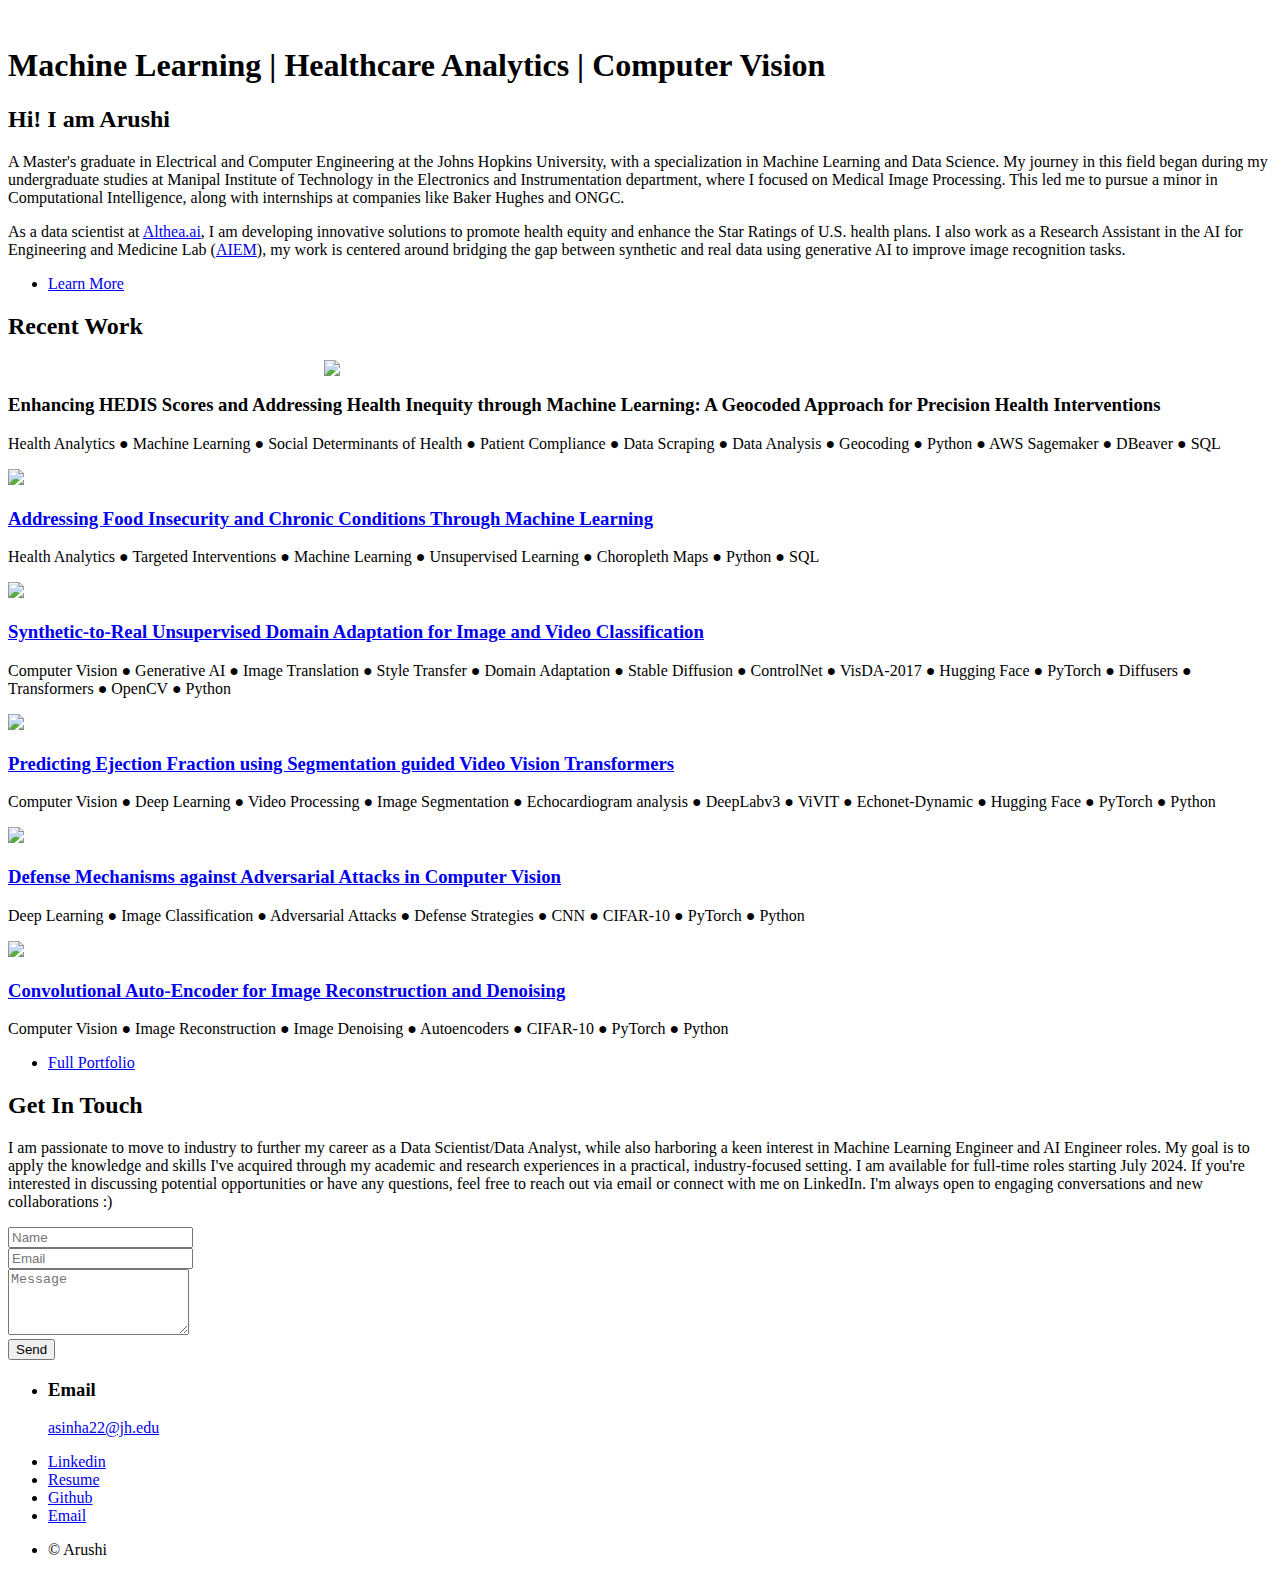
==== index.html @ 9adcb06d "Add files via upload" ====
<!DOCTYPE HTML>
<!--
	Strata by HTML5 UP
	html5up.net | @ajlkn
	Free for personal and commercial use under the CCA 3.0 license (html5up.net/license)
-->
<html>
	<head>
		<title>Arushi Sinha</title>
		<meta charset="utf-8" />
		<meta name="viewport" content="width=device-width, initial-scale=1, user-scalable=no" />
		<link rel="stylesheet" href="assets/css/main.css" />
	</head>
	<body class="is-preload">

		<!-- Header -->
			<header id="header">
				<div class="inner">
                    <a href="#" class="image avatar"><img src="images/IMG-1658.jpg" alt="" /></a>
                    <h1>Machine Learning | Healthcare Analytics | Computer Vision </h1>
					<!-- <a href="#" class="image avatar"><img src="images/avatar.jpg" alt="" /></a>
					<h1><strong></strong> 
                    Machine Learning | Computer Vision | Generative AI</h1>  -->
				</div>
			</header>

		<!-- Main -->
			<div id="main">

				<!-- One -->
					<section id="one">
						<header class="major">
							<h2>Hi! I am Arushi</h2>
						</header>
						<p>A Master's graduate in Electrical and Computer Engineering at the Johns Hopkins University, with a specialization in Machine Learning and Data Science. My journey in this field began during my undergraduate studies at Manipal Institute of Technology in the Electronics and Instrumentation department, where I focused on Medical Image Processing. This led me to pursue a minor in Computational Intelligence, along with internships at companies like Baker Hughes and ONGC.</p>
                            <p> As a data scientist at <a href="https://althea.ai/" target="_blank">Althea.ai</a>, I am developing innovative solutions to promote health equity and enhance the Star Ratings of U.S. health plans.
								I also work as a Research Assistant in the AI for Engineering and Medicine Lab (<a href="https://aiem.jhu.edu/" target="_blank">AIEM</a>), my work is centered around bridging the gap between synthetic and real data using generative AI to improve image recognition tasks.</p>
						<ul class="actions">
							<li><a href="#three" class="button">Learn More</a></li>
						</ul>
					</section>

				<!-- Two -->
					<section id="two">
						<h2>Recent Work</h2>
						<div class="row">
							<article class="col-6 col-12-xsmall work-item">
								<a style="display: block; text-align: center;">
									<img src="images/thumbs/HE_SDoH.png" class="image fit thumb" style="max-width:50%; height:auto; margin: auto; display: block;"/></a>
								<h3>Enhancing HEDIS Scores and Addressing Health Inequity through Machine Learning: A Geocoded Approach for Precision Health Interventions</h3>
                                <p>Health Analytics ● Machine Learning ● Social Determinants of Health ● Patient Compliance ● Data Scraping ● Data Analysis ● Geocoding  ● Python ● AWS Sagemaker ● DBeaver ● SQL </p>							</article>
							<article class="col-6 col-12-xsmall work-item">
								<a href="https://github.com/arushi2509/Food-Insecurity-and-Chronic-Condition-Analysis-using-Machine-Learning" target="_blank" >
									<img src="images/thumbs/Food_Access_Choropleth.png" class="image fit thumb"/></a>
								<h3><a href="https://github.com/arushi2509/Food-Insecurity-and-Chronic-Condition-Analysis-using-Machine-Learning" target="_blank" >Addressing Food Insecurity and Chronic Conditions Through Machine Learning</a></h3>
								<p>Health Analytics ● Targeted Interventions ● Machine Learning ● Unsupervised Learning ● Choropleth Maps ● Python ● SQL </p>							
							</article>

							<article class="col-6 col-12-xsmall work-item">
								<a href="https://github.com/arushi2509/Diffusion-Domain-Adaptation" target="_blank" >
                                    <img src="images/thumbs/fig_4-2.png"  class="image fit thumb"/></a>
								<h3><a href="https://github.com/arushi2509/Diffusion-Domain-Adaptation" target="_blank" >Synthetic-to-Real Unsupervised Domain Adaptation for Image and Video Classification</a></h3>
                                <p>Computer Vision ● Generative AI ● Image Translation ● Style Transfer ● Domain Adaptation ● Stable Diffusion ● ControlNet ● VisDA-2017 ● Hugging Face ● PyTorch ● Diffusers ● Transformers ● OpenCV  ● Python </p>							</article>

							<article class="col-6 col-12-xsmall work-item">
								<a href="https://github.com/arushi2509/Deep_Learning_Project_2023" target="_blank" >
                                    <img src="images/thumbs/echonet_project.png"  class="image fit thumb" /></a>
								<h3><a href="https://github.com/arushi2509/Deep_Learning_Project_2023" target="_blank">Predicting Ejection Fraction using Segmentation guided Video Vision Transformers</a></h3>
								<p>Computer Vision ● Deep Learning ● Video Processing ● Image Segmentation ● Echocardiogram analysis ● DeepLabv3 ● ViVIT ● Echonet-Dynamic ● Hugging Face ● PyTorch ● Python </p>
							</article>

                            <article class="col-6 col-12-xsmall work-item">
								<a href="https://github.com/arushi2509/Defense-Mechanisms-Against-Adversarial-Attacks-in-Computer-Vision-" target="_blank" >
                                    <img src="images/thumbs/defense mechanisms.png"  class="image fit thumb" /></a>
								<h3><a href="https://github.com/arushi2509/Defense-Mechanisms-Against-Adversarial-Attacks-in-Computer-Vision-" target="_blank" >Defense Mechanisms against Adversarial Attacks in Computer Vision</a></h3>
                                <p>Deep Learning ● Image Classification ● Adversarial Attacks ● Defense Strategies ● CNN ● CIFAR-10 ● PyTorch ● Python</p>
							</article>

							<article class="col-6 col-12-xsmall work-item">
								<a href="https://github.com/arushi2509/Autoencoder-for-Image-Reconstruction-and-Image-Denoising" target="_blank" >
                                    <img src="images/thumbs/autoencoder_proj.png"  class="image fit thumb" /></a>
								<h3><a href="https://github.com/arushi2509/Autoencoder-for-Image-Reconstruction-and-Image-Denoising" target="_blank" >Convolutional Auto-Encoder for Image Reconstruction and Denoising</a></h3>
								<p>Computer Vision ● Image Reconstruction ● Image Denoising ● Autoencoders ● CIFAR-10 ● PyTorch ● Python</p>
							</article>
						</div>
						<ul class="actions">
							<li><a href="https://github.com/arushi2509?tab=repositories" target="_blank" class="button">Full Portfolio</a></li>
						</ul>
					</section>

				<!-- Three -->
					<section id="three">
						<h2>Get In Touch</h2>
						<p>I am passionate to move to industry to further my career as a Data Scientist/Data Analyst, while also harboring a keen interest in Machine Learning Engineer and AI Engineer roles. My goal is to apply the knowledge and skills I've acquired through my academic and research experiences in a practical, industry-focused setting. I am available for full-time roles starting July 2024. 
                            If you're interested in discussing potential opportunities or have any questions, feel free to reach out via email or connect with me on LinkedIn. I'm always open to engaging conversations and new collaborations :)</p>
						<div class="row">
							<div class="col-8 col-12-small">
                                <form
                                action="https://formspree.io/f/xzbnpqkz"
                                method="POST"
                                target="_blank"
                                >
                                <div class="row gtr-uniform gtr-50">
                                    <div class="col-6 col-12-xsmall"><input type="text" name="name" id="name" placeholder="Name" /></div>
                                    <div class="col-6 col-12-xsmall"><input type="email" name="email" id="email" placeholder="Email" /></div>
                                    <div class="col-12"><textarea name="message" id="message" placeholder="Message" rows="4"></textarea></div>

                                </div>
                                <!-- your other form fields go here -->
                                <button type="submit">Send</button>
                                </form>
							</div>
							<div class="col-4 col-12-small">
                                <ul class="labeled-icons">
                                    <li>
                                        <h3 class="icon solid fa-envelope"><span class="label">Email</span></h3>
                                        <a href="mailto:asinha22@jh.edu" target="_blank">asinha22@jh.edu</a>
                                    </li>
                                </ul>                                
							</div>
						</div>
					</section>

				<!-- Four -->
				<!--
					<section id="four">
						<h2>Elements</h2>

						<section>
							<h4>Text</h4>
							<p>This is <b>bold</b> and this is <strong>strong</strong>. This is <i>italic</i> and this is <em>emphasized</em>.
							This is <sup>superscript</sup> text and this is <sub>subscript</sub> text.
							This is <u>underlined</u> and this is code: <code>for (;;) { ... }</code>. Finally, <a href="#">this is a link</a>.</p>
							<hr />
							<header>
								<h4>Heading with a Subtitle</h4>
								<p>Lorem ipsum dolor sit amet nullam id egestas urna aliquam</p>
							</header>
							<p>Nunc lacinia ante nunc ac lobortis. Interdum adipiscing gravida odio porttitor sem non mi integer non faucibus ornare mi ut ante amet placerat aliquet. Volutpat eu sed ante lacinia sapien lorem accumsan varius montes viverra nibh in adipiscing blandit tempus accumsan.</p>
							<header>
								<h5>Heading with a Subtitle</h5>
								<p>Lorem ipsum dolor sit amet nullam id egestas urna aliquam</p>
							</header>
							<p>Nunc lacinia ante nunc ac lobortis. Interdum adipiscing gravida odio porttitor sem non mi integer non faucibus ornare mi ut ante amet placerat aliquet. Volutpat eu sed ante lacinia sapien lorem accumsan varius montes viverra nibh in adipiscing blandit tempus accumsan.</p>
							<hr />
							<h2>Heading Level 2</h2>
							<h3>Heading Level 3</h3>
							<h4>Heading Level 4</h4>
							<h5>Heading Level 5</h5>
							<h6>Heading Level 6</h6>
							<hr />
							<h5>Blockquote</h5>
							<blockquote>Fringilla nisl. Donec accumsan interdum nisi, quis tincidunt felis sagittis eget tempus euismod. Vestibulum ante ipsum primis in faucibus vestibulum. Blandit adipiscing eu felis iaculis volutpat ac adipiscing accumsan faucibus. Vestibulum ante ipsum primis in faucibus lorem ipsum dolor sit amet nullam adipiscing eu felis.</blockquote>
							<h5>Preformatted</h5>
							<pre><code>i = 0;

while (!deck.isInOrder()) {
print 'Iteration ' + i;
deck.shuffle();
i++;
}

print 'It took ' + i + ' iterations to sort the deck.';</code></pre>
						</section>

						<section>
							<h4>Lists</h4>
							<div class="row">
								<div class="col-6 col-12-xsmall">
									<h5>Unordered</h5>
									<ul>
										<li>Dolor pulvinar etiam magna etiam.</li>
										<li>Sagittis adipiscing lorem eleifend.</li>
										<li>Felis enim feugiat dolore viverra.</li>
									</ul>
									<h5>Alternate</h5>
									<ul class="alt">
										<li>Dolor pulvinar etiam magna etiam.</li>
										<li>Sagittis adipiscing lorem eleifend.</li>
										<li>Felis enim feugiat dolore viverra.</li>
									</ul>
								</div>
								<div class="col-6 col-12-xsmall">
									<h5>Ordered</h5>
									<ol>
										<li>Dolor pulvinar etiam magna etiam.</li>
										<li>Etiam vel felis at lorem sed viverra.</li>
										<li>Felis enim feugiat dolore viverra.</li>
										<li>Dolor pulvinar etiam magna etiam.</li>
										<li>Etiam vel felis at lorem sed viverra.</li>
										<li>Felis enim feugiat dolore viverra.</li>
									</ol>
									<h5>Icons</h5>
									<ul class="icons">
										<li><a href="#" class="icon brands fa-twitter"><span class="label">Twitter</span></a></li>
										<li><a href="#" class="icon brands fa-facebook-f"><span class="label">Facebook</span></a></li>
										<li><a href="#" class="icon brands fa-instagram"><span class="label">Instagram</span></a></li>
										<li><a href="#" class="icon brands fa-github"><span class="label">Github</span></a></li>
										<li><a href="#" class="icon brands fa-dribbble"><span class="label">Dribbble</span></a></li>
										<li><a href="#" class="icon brands fa-tumblr"><span class="label">Tumblr</span></a></li>
									</ul>
								</div>
							</div>
							<h5>Actions</h5>
							<ul class="actions">
								<li><a href="#" class="button primary">Default</a></li>
								<li><a href="#" class="button">Default</a></li>
							</ul>
							<ul class="actions small">
								<li><a href="#" class="button primary small">Small</a></li>
								<li><a href="#" class="button small">Small</a></li>
							</ul>
							<div class="row">
								<div class="col-6 col-12-small">
									<ul class="actions stacked">
										<li><a href="#" class="button primary">Default</a></li>
										<li><a href="#" class="button">Default</a></li>
									</ul>
								</div>
								<div class="col-6 col-12-small">
									<ul class="actions stacked">
										<li><a href="#" class="button primary small">Small</a></li>
										<li><a href="#" class="button small">Small</a></li>
									</ul>
								</div>
								<div class="col-6 col-12-small">
									<ul class="actions stacked">
										<li><a href="#" class="button primary fit">Default</a></li>
										<li><a href="#" class="button fit">Default</a></li>
									</ul>
								</div>
								<div class="col-6 col-12-small">
									<ul class="actions stacked">
										<li><a href="#" class="button primary small fit">Small</a></li>
										<li><a href="#" class="button small fit">Small</a></li>
									</ul>
								</div>
							</div>
						</section>

						<section>
							<h4>Table</h4>
							<h5>Default</h5>
							<div class="table-wrapper">
								<table>
									<thead>
										<tr>
											<th>Name</th>
											<th>Description</th>
											<th>Price</th>
										</tr>
									</thead>
									<tbody>
										<tr>
											<td>Item One</td>
											<td>Ante turpis integer aliquet porttitor.</td>
											<td>29.99</td>
										</tr>
										<tr>
											<td>Item Two</td>
											<td>Vis ac commodo adipiscing arcu aliquet.</td>
											<td>19.99</td>
										</tr>
										<tr>
											<td>Item Three</td>
											<td> Morbi faucibus arcu accumsan lorem.</td>
											<td>29.99</td>
										</tr>
										<tr>
											<td>Item Four</td>
											<td>Vitae integer tempus condimentum.</td>
											<td>19.99</td>
										</tr>
										<tr>
											<td>Item Five</td>
											<td>Ante turpis integer aliquet porttitor.</td>
											<td>29.99</td>
										</tr>
									</tbody>
									<tfoot>
										<tr>
											<td colspan="2"></td>
											<td>100.00</td>
										</tr>
									</tfoot>
								</table>
							</div>

							<h5>Alternate</h5>
							<div class="table-wrapper">
								<table class="alt">
									<thead>
										<tr>
											<th>Name</th>
											<th>Description</th>
											<th>Price</th>
										</tr>
									</thead>
									<tbody>
										<tr>
											<td>Item One</td>
											<td>Ante turpis integer aliquet porttitor.</td>
											<td>29.99</td>
										</tr>
										<tr>
											<td>Item Two</td>
											<td>Vis ac commodo adipiscing arcu aliquet.</td>
											<td>19.99</td>
										</tr>
										<tr>
											<td>Item Three</td>
											<td> Morbi faucibus arcu accumsan lorem.</td>
											<td>29.99</td>
										</tr>
										<tr>
											<td>Item Four</td>
											<td>Vitae integer tempus condimentum.</td>
											<td>19.99</td>
										</tr>
										<tr>
											<td>Item Five</td>
											<td>Ante turpis integer aliquet porttitor.</td>
											<td>29.99</td>
										</tr>
									</tbody>
									<tfoot>
										<tr>
											<td colspan="2"></td>
											<td>100.00</td>
										</tr>
									</tfoot>
								</table>
							</div>
						</section>

						<section>
							<h4>Buttons</h4>
							<ul class="actions">
								<li><a href="#" class="button primary">Primary</a></li>
								<li><a href="#" class="button">Default</a></li>
							</ul>
							<ul class="actions">
								<li><a href="#" class="button large">Large</a></li>
								<li><a href="#" class="button">Default</a></li>
								<li><a href="#" class="button small">Small</a></li>
							</ul>
							<ul class="actions fit">
								<li><a href="#" class="button primary fit">Fit</a></li>
								<li><a href="#" class="button fit">Fit</a></li>
							</ul>
							<ul class="actions fit small">
								<li><a href="#" class="button primary fit small">Fit + Small</a></li>
								<li><a href="#" class="button fit small">Fit + Small</a></li>
							</ul>
							<ul class="actions">
								<li><a href="#" class="button primary icon solid fa-download">Icon</a></li>
								<li><a href="#" class="button icon solid fa-download">Icon</a></li>
							</ul>
							<ul class="actions">
								<li><span class="button primary disabled">Primary</span></li>
								<li><span class="button disabled">Default</span></li>
							</ul>
						</section>

						<section>
							<h4>Form</h4>
							<form method="post" action="#">
								<div class="row gtr-uniform gtr-50">
									<div class="col-6 col-12-xsmall">
										<input type="text" name="demo-name" id="demo-name" value="" placeholder="Name" />
									</div>
									<div class="col-6 col-12-xsmall">
										<input type="email" name="demo-email" id="demo-email" value="" placeholder="Email" />
									</div>
									<div class="col-12">
										<select name="demo-category" id="demo-category">
											<option value="">- Category -</option>
											<option value="1">Manufacturing</option>
											<option value="1">Shipping</option>
											<option value="1">Administration</option>
											<option value="1">Human Resources</option>
										</select>
									</div>
									<div class="col-4 col-12-small">
										<input type="radio" id="demo-priority-low" name="demo-priority" checked>
										<label for="demo-priority-low">Low Priority</label>
									</div>
									<div class="col-4 col-12-small">
										<input type="radio" id="demo-priority-normal" name="demo-priority">
										<label for="demo-priority-normal">Normal Priority</label>
									</div>
									<div class="col-4 col-12-small">
										<input type="radio" id="demo-priority-high" name="demo-priority">
										<label for="demo-priority-high">High Priority</label>
									</div>
									<div class="col-6 col-12-small">
										<input type="checkbox" id="demo-copy" name="demo-copy">
										<label for="demo-copy">Email me a copy of this message</label>
									</div>
									<div class="col-6 col-12-small">
										<input type="checkbox" id="demo-human" name="demo-human" checked>
										<label for="demo-human">I am a human and not a robot</label>
									</div>
									<div class="col-12">
										<textarea name="demo-message" id="demo-message" placeholder="Enter your message" rows="6"></textarea>
									</div>
									<div class="col-12">
										<ul class="actions">
											<li><input type="submit" value="Send Message" class="primary" /></li>
											<li><input type="reset" value="Reset" /></li>
										</ul>
									</div>
								</div>
							</form>
						</section>

						<section>
							<h4>Image</h4>
							<h5>Fit</h5>
							<div class="box alt">
								<div class="row gtr-50 gtr-uniform">
									<div class="col-12"><span class="image fit"><img src="images/fulls/05.jpg" alt="" /></span></div>
									<div class="col-4"><span class="image fit"><img src="images/thumbs/01.jpg" alt="" /></span></div>
									<div class="col-4"><span class="image fit"><img src="images/thumbs/02.jpg" alt="" /></span></div>
									<div class="col-4"><span class="image fit"><img src="images/thumbs/03.jpg" alt="" /></span></div>
									<div class="col-4"><span class="image fit"><img src="images/thumbs/04.jpg" alt="" /></span></div>
									<div class="col-4"><span class="image fit"><img src="images/thumbs/05.jpg" alt="" /></span></div>
									<div class="col-4"><span class="image fit"><img src="images/thumbs/06.jpg" alt="" /></span></div>
									<div class="col-4"><span class="image fit"><img src="images/thumbs/03.jpg" alt="" /></span></div>
									<div class="col-4"><span class="image fit"><img src="images/thumbs/02.jpg" alt="" /></span></div>
									<div class="col-4"><span class="image fit"><img src="images/thumbs/01.jpg" alt="" /></span></div>
								</div>
							</div>
							<h5>Left &amp; Right</h5>
							<p><span class="image left"><img src="images/avatar.jpg" alt="" /></span>Fringilla nisl. Donec accumsan interdum nisi, quis tincidunt felis sagittis eget. tempus euismod. Vestibulum ante ipsum primis in faucibus vestibulum. Blandit adipiscing eu felis iaculis volutpat ac adipiscing accumsan eu faucibus. Integer ac pellentesque praesent tincidunt felis sagittis eget. tempus euismod. Vestibulum ante ipsum primis in faucibus vestibulum. Blandit adipiscing eu felis iaculis volutpat ac adipiscing accumsan eu faucibus. Integer ac pellentesque praesent. Donec accumsan interdum nisi, quis tincidunt felis sagittis eget. tempus euismod. Vestibulum ante ipsum primis in faucibus vestibulum. Blandit adipiscing eu felis iaculis volutpat ac adipiscing accumsan eu faucibus. Integer ac pellentesque praesent tincidunt felis sagittis eget. tempus euismod. Vestibulum ante ipsum primis in faucibus vestibulum. Blandit adipiscing eu felis iaculis volutpat ac adipiscing accumsan eu faucibus. Integer ac pellentesque praesent.</p>
							<p><span class="image right"><img src="images/avatar.jpg" alt="" /></span>Fringilla nisl. Donec accumsan interdum nisi, quis tincidunt felis sagittis eget. tempus euismod. Vestibulum ante ipsum primis in faucibus vestibulum. Blandit adipiscing eu felis iaculis volutpat ac adipiscing accumsan eu faucibus. Integer ac pellentesque praesent tincidunt felis sagittis eget. tempus euismod. Vestibulum ante ipsum primis in faucibus vestibulum. Blandit adipiscing eu felis iaculis volutpat ac adipiscing accumsan eu faucibus. Integer ac pellentesque praesent. Donec accumsan interdum nisi, quis tincidunt felis sagittis eget. tempus euismod. Vestibulum ante ipsum primis in faucibus vestibulum. Blandit adipiscing eu felis iaculis volutpat ac adipiscing accumsan eu faucibus. Integer ac pellentesque praesent tincidunt felis sagittis eget. tempus euismod. Vestibulum ante ipsum primis in faucibus vestibulum. Blandit adipiscing eu felis iaculis volutpat ac adipiscing accumsan eu faucibus. Integer ac pellentesque praesent.</p>
						</section>

					</section>
				-->

			</div>

		<!-- Footer -->
			<footer id="footer">
				<div class="inner">
					<ul class="icons">
						<li><a href="https://www.linkedin.com/in/arushi--sinha/" target="_blank" class="icon brands fa-linkedin"><span class="label">Linkedin</span></a></li>
						<li><a href="assets/Resume_Arushi_Sinha.pdf" target="_blank" class="icon solid fa-file-alt"><span class="label">Resume</span></a></li>
                        <li><a href="https://github.com/arushi2509" target="_blank" class="icon brands fa-github"><span class="label">Github</span></a></li>
						<!-- <li><a href="#" class="icon brands fa-dribbble"><span class="label">Dribbble</span></a></li> -->
						<li><a href="mailto:asinha22@jh.edu" target="_blank" class="icon solid fa-envelope"><span class="label">Email</span></a></li>
					</ul>
					<ul class="copyright">
						<li>&copy; Arushi</li>
                        <!-- <li>Design: <a href="http://html5up.net">HTML5 UP</a></li> -->
					</ul>
				</div>
			</footer>

		<!-- Scripts -->
			<script src="assets/js/jquery.min.js"></script>
			<script src="assets/js/jquery.poptrox.min.js"></script>
			<script src="assets/js/browser.min.js"></script>
			<script src="assets/js/breakpoints.min.js"></script>
			<script src="assets/js/util.js"></script>
			<script src="assets/js/main.js"></script>

	</body>
</html>
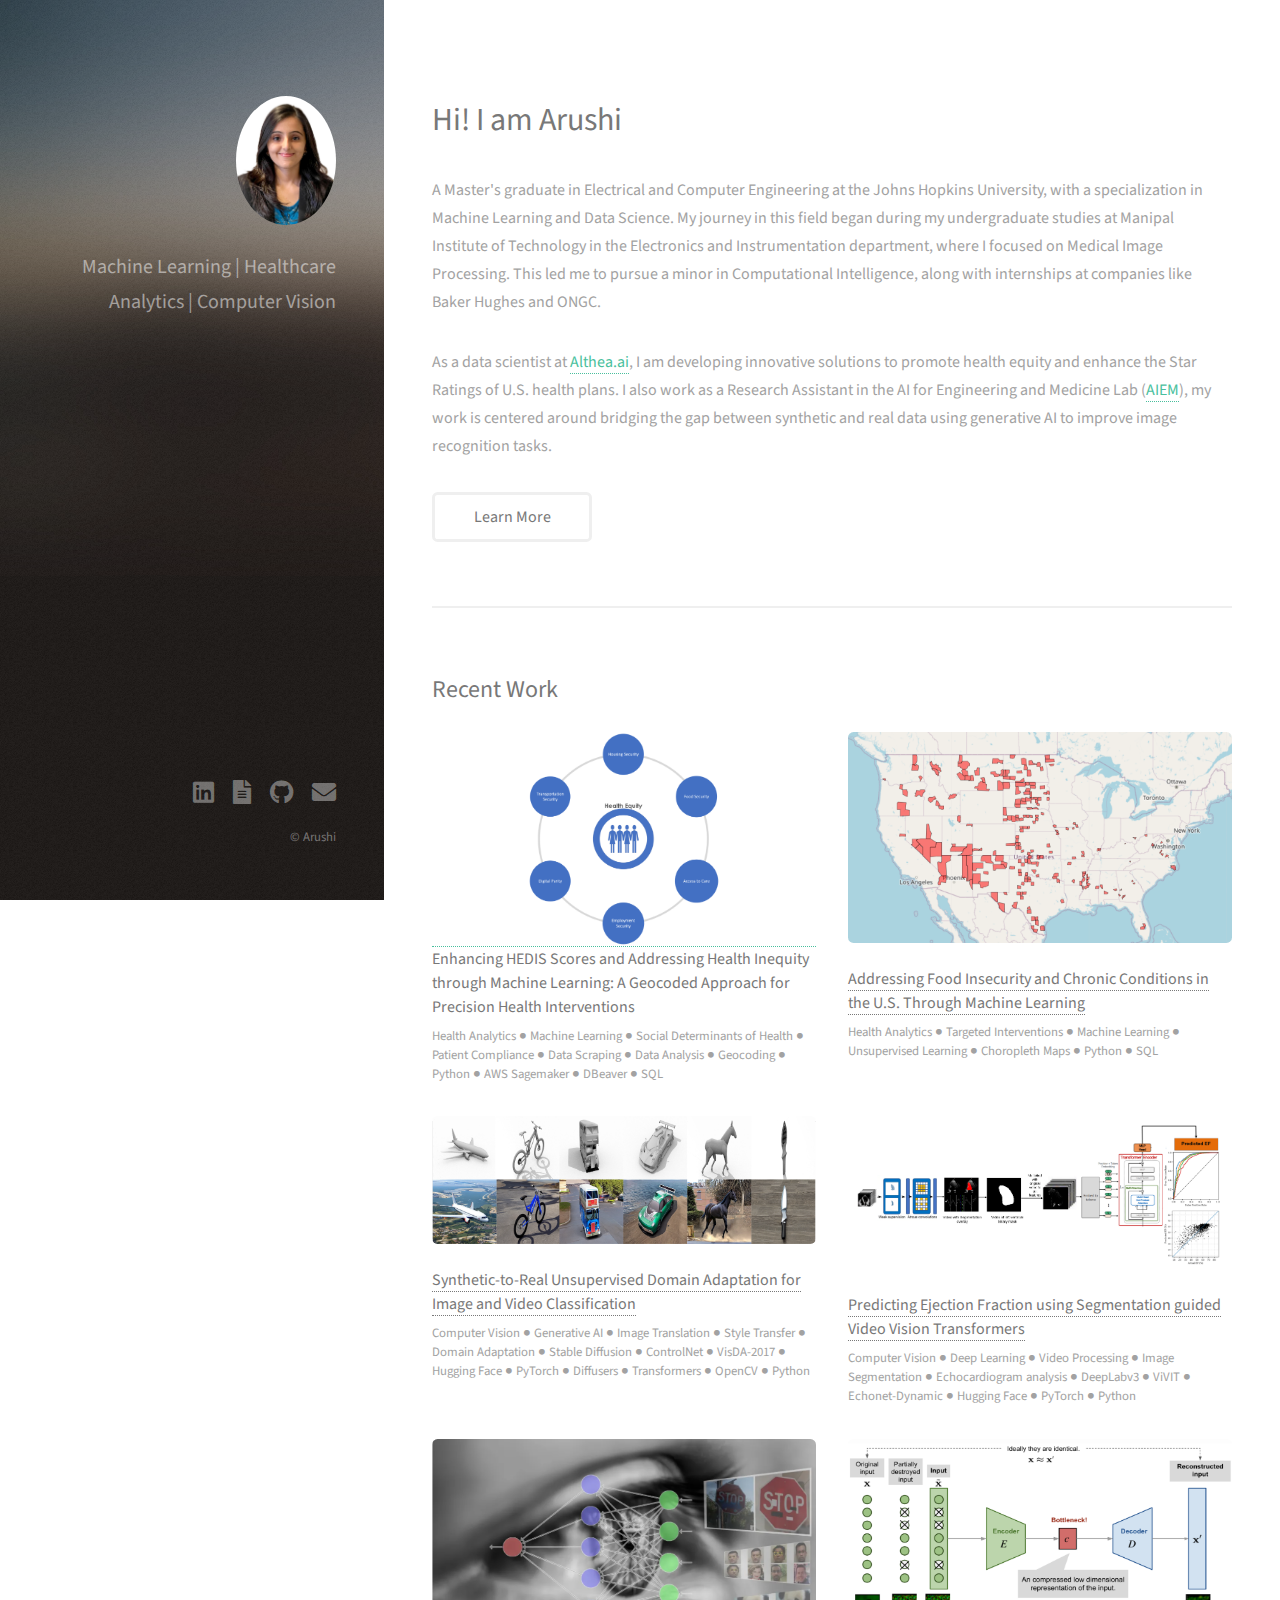
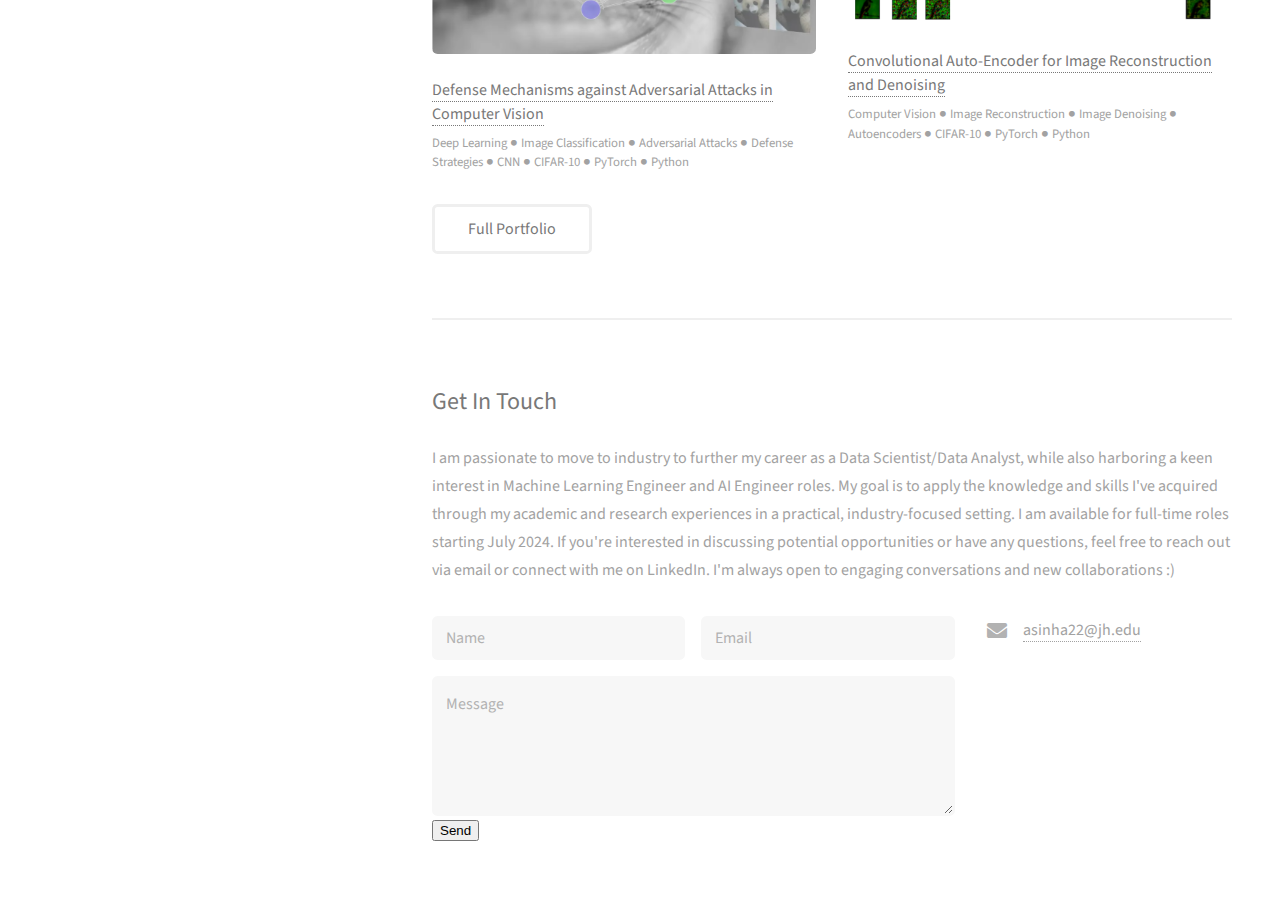
==== commit a34e041d: "Add files via upload" ====
--- a/index.html
+++ b/index.html
@@ -52,7 +52,7 @@
 							<article class="col-6 col-12-xsmall work-item">
 								<a href="https://github.com/arushi2509/Food-Insecurity-and-Chronic-Condition-Analysis-using-Machine-Learning" target="_blank" >
 									<img src="images/thumbs/Food_Access_Choropleth.png" class="image fit thumb"/></a>
-								<h3><a href="https://github.com/arushi2509/Food-Insecurity-and-Chronic-Condition-Analysis-using-Machine-Learning" target="_blank" >Addressing Food Insecurity and Chronic Conditions Through Machine Learning</a></h3>
+								<h3><a href="https://github.com/arushi2509/Food-Insecurity-and-Chronic-Condition-Analysis-using-Machine-Learning" target="_blank" >Addressing Food Insecurity and Chronic Conditions in the U.S. Through Machine Learning</a></h3>
 								<p>Health Analytics ● Targeted Interventions ● Machine Learning ● Unsupervised Learning ● Choropleth Maps ● Python ● SQL </p>							
 							</article>
 
--- a/assets/css/main.css
+++ b/assets/css/main.css
@@ -0,0 +1,3221 @@
+@import url("fontawesome-all.min.css");
+@import url("https://fonts.googleapis.com/css?family=Source+Sans+Pro:400,400italic");
+
+/*
+	Strata by HTML5 UP
+	html5up.net | @ajlkn
+	Free for personal and commercial use under the CCA 3.0 license (html5up.net/license)
+*/
+
+html, body, div, span, applet, object,
+iframe, h1, h2, h3, h4, h5, h6, p, blockquote,
+pre, a, abbr, acronym, address, big, cite,
+code, del, dfn, em, img, ins, kbd, q, s, samp,
+small, strike, strong, sub, sup, tt, var, b,
+u, i, center, dl, dt, dd, ol, ul, li, fieldset,
+form, label, legend, table, caption, tbody,
+tfoot, thead, tr, th, td, article, aside,
+canvas, details, embed, figure, figcaption,
+footer, header, hgroup, menu, nav, output, ruby,
+section, summary, time, mark, audio, video {
+	margin: 0;
+	padding: 0;
+	border: 0;
+	font-size: 100%;
+	font: inherit;
+	vertical-align: baseline;}
+
+article, aside, details, figcaption, figure,
+footer, header, hgroup, menu, nav, section {
+	display: block;}
+
+body {
+	line-height: 1;
+}
+
+ol, ul {
+	list-style: none;
+}
+
+blockquote, q {
+	quotes: none;
+}
+
+	blockquote:before, blockquote:after, q:before, q:after {
+		content: '';
+		content: none;
+	}
+
+table {
+	border-collapse: collapse;
+	border-spacing: 0;
+}
+
+body {
+	-webkit-text-size-adjust: none;
+}
+
+mark {
+	background-color: transparent;
+	color: inherit;
+}
+
+input::-moz-focus-inner {
+	border: 0;
+	padding: 0;
+}
+
+input, select, textarea {
+	-moz-appearance: none;
+	-webkit-appearance: none;
+	-ms-appearance: none;
+	appearance: none;
+}
+
+/* Basic */
+
+	html {
+		box-sizing: border-box;
+	}
+
+	*, *:before, *:after {
+		box-sizing: inherit;
+	}
+
+	body {
+		background: #fff;
+	}
+
+		body.is-preload *, body.is-preload *:before, body.is-preload *:after {
+			-moz-animation: none !important;
+			-webkit-animation: none !important;
+			-ms-animation: none !important;
+			animation: none !important;
+			-moz-transition: none !important;
+			-webkit-transition: none !important;
+			-ms-transition: none !important;
+			transition: none !important;
+		}
+
+	body, input, select, textarea {
+		color: #a2a2a2;
+		font-family: "Source Sans Pro", Helvetica, sans-serif;
+		font-size: 16pt;
+		font-weight: 400;
+		line-height: 1.75em;
+	}
+
+	a {
+		-moz-transition: color 0.2s ease-in-out, border-color 0.2s ease-in-out;
+		-webkit-transition: color 0.2s ease-in-out, border-color 0.2s ease-in-out;
+		-ms-transition: color 0.2s ease-in-out, border-color 0.2s ease-in-out;
+		transition: color 0.2s ease-in-out, border-color 0.2s ease-in-out;
+		border-bottom: dotted 1px;
+		color: #49bf9d;
+		text-decoration: none;
+	}
+
+		a:hover {
+			border-bottom-color: transparent;
+			color: #49bf9d !important;
+			text-decoration: none;
+		}
+
+	strong, b {
+		color: #787878;
+		font-weight: 400;
+	}
+
+	em, i {
+		font-style: italic;
+	}
+
+	p {
+		margin: 0 0 2em 0;
+	}
+
+	h1, h2, h3, h4, h5, h6 {
+		color: #787878;
+		font-weight: 400;
+		line-height: 1em;
+		margin: 0 0 1em 0;
+	}
+
+		h1 a, h2 a, h3 a, h4 a, h5 a, h6 a {
+			color: inherit;
+			text-decoration: none;
+		}
+
+	h1 {
+		font-size: 1.25em;
+		line-height: 1.5em;
+	}
+
+	h2 {
+		font-size: 1.5em;
+		line-height: 1.5em;
+	}
+
+	h3 {
+		font-size: 1.25em;
+		line-height: 1.5em;
+	}
+
+	h4 {
+		font-size: 1.1em;
+		line-height: 1.5em;
+	}
+
+	h5 {
+		font-size: 0.9em;
+		line-height: 1.5em;
+	}
+
+	h6 {
+		font-size: 0.7em;
+		line-height: 1.5em;
+	}
+
+	sub {
+		font-size: 0.8em;
+		position: relative;
+		top: 0.5em;
+	}
+
+	sup {
+		font-size: 0.8em;
+		position: relative;
+		top: -0.5em;
+	}
+
+	hr {
+		border: 0;
+		border-bottom: solid 2px #efefef;
+		margin: 2em 0;
+	}
+
+		hr.major {
+			margin: 3em 0;
+		}
+
+	blockquote {
+		border-left: solid 6px #efefef;
+		font-style: italic;
+		margin: 0 0 2em 0;
+		padding: 0.5em 0 0.5em 1.5em;
+	}
+
+	code {
+		background: #f7f7f7;
+		border-radius: 0.35em;
+		border: solid 2px #efefef;
+		font-family: "Courier New", monospace;
+		font-size: 0.9em;
+		margin: 0 0.25em;
+		padding: 0.25em 0.65em;
+	}
+
+	pre {
+		-webkit-overflow-scrolling: touch;
+		font-family: "Courier New", monospace;
+		font-size: 0.9em;
+		margin: 0 0 2em 0;
+	}
+
+		pre code {
+			display: block;
+			line-height: 1.75em;
+			padding: 1em 1.5em;
+			overflow-x: auto;
+		}
+
+	.align-left {
+		text-align: left;
+	}
+
+	.align-center {
+		text-align: center;
+	}
+
+	.align-right {
+		text-align: right;
+	}
+
+/* Container */
+
+	.container {
+		margin: 0 auto;
+		max-width: calc(100% - 4em);
+		width: 100%;
+	}
+
+		.container.xsmall {
+			width: 25%;
+		}
+
+		.container.small {
+			width: 50%;
+		}
+
+		.container.medium {
+			width: 75%;
+		}
+
+		.container.large {
+			width: 125%;
+		}
+
+		.container.xlarge {
+			width: 150%;
+		}
+
+		.container.max {
+			width: 100%;
+		}
+
+		@media screen and (max-width: 980px) {
+
+			.container {
+				width: 100% !important;
+				max-width: 100% !important;
+			}
+
+		}
+
+		@media screen and (max-width: 480px) {
+
+			.container {
+				max-width: calc(100% - 3em);
+			}
+
+		}
+
+/* Row */
+
+	.row {
+		display: flex;
+		flex-wrap: wrap;
+		box-sizing: border-box;
+		align-items: stretch;
+	}
+
+		.row > * {
+			box-sizing: border-box;
+		}
+
+		.row.gtr-uniform > * > :last-child {
+			margin-bottom: 0;
+		}
+
+		.row.aln-left {
+			justify-content: flex-start;
+		}
+
+		.row.aln-center {
+			justify-content: center;
+		}
+
+		.row.aln-right {
+			justify-content: flex-end;
+		}
+
+		.row.aln-top {
+			align-items: flex-start;
+		}
+
+		.row.aln-middle {
+			align-items: center;
+		}
+
+		.row.aln-bottom {
+			align-items: flex-end;
+		}
+
+		.row > .imp {
+			order: -1;
+		}
+
+		.row > .col-1 {
+			width: 8.33333%;
+		}
+
+		.row > .off-1 {
+			margin-left: 8.33333%;
+		}
+
+		.row > .col-2 {
+			width: 16.66667%;
+		}
+
+		.row > .off-2 {
+			margin-left: 16.66667%;
+		}
+
+		.row > .col-3 {
+			width: 25%;
+		}
+
+		.row > .off-3 {
+			margin-left: 25%;
+		}
+
+		.row > .col-4 {
+			width: 33.33333%;
+		}
+
+		.row > .off-4 {
+			margin-left: 33.33333%;
+		}
+
+		.row > .col-5 {
+			width: 41.66667%;
+		}
+
+		.row > .off-5 {
+			margin-left: 41.66667%;
+		}
+
+		.row > .col-6 {
+			width: 50%;
+		}
+
+		.row > .off-6 {
+			margin-left: 50%;
+		}
+
+		.row > .col-7 {
+			width: 58.33333%;
+		}
+
+		.row > .off-7 {
+			margin-left: 58.33333%;
+		}
+
+		.row > .col-8 {
+			width: 66.66667%;
+		}
+
+		.row > .off-8 {
+			margin-left: 66.66667%;
+		}
+
+		.row > .col-9 {
+			width: 75%;
+		}
+
+		.row > .off-9 {
+			margin-left: 75%;
+		}
+
+		.row > .col-10 {
+			width: 83.33333%;
+		}
+
+		.row > .off-10 {
+			margin-left: 83.33333%;
+		}
+
+		.row > .col-11 {
+			width: 91.66667%;
+		}
+
+		.row > .off-11 {
+			margin-left: 91.66667%;
+		}
+
+		.row > .col-12 {
+			width: 100%;
+		}
+
+		.row > .off-12 {
+			margin-left: 100%;
+		}
+
+		.row.gtr-0 {
+			margin-top: 0;
+			margin-left: 0em;
+		}
+
+			.row.gtr-0 > * {
+				padding: 0 0 0 0em;
+			}
+
+			.row.gtr-0.gtr-uniform {
+				margin-top: 0em;
+			}
+
+				.row.gtr-0.gtr-uniform > * {
+					padding-top: 0em;
+				}
+
+		.row.gtr-25 {
+			margin-top: 0;
+			margin-left: -0.625em;
+		}
+
+			.row.gtr-25 > * {
+				padding: 0 0 0 0.625em;
+			}
+
+			.row.gtr-25.gtr-uniform {
+				margin-top: -0.625em;
+			}
+
+				.row.gtr-25.gtr-uniform > * {
+					padding-top: 0.625em;
+				}
+
+		.row.gtr-50 {
+			margin-top: 0;
+			margin-left: -1.25em;
+		}
+
+			.row.gtr-50 > * {
+				padding: 0 0 0 1.25em;
+			}
+
+			.row.gtr-50.gtr-uniform {
+				margin-top: -1.25em;
+			}
+
+				.row.gtr-50.gtr-uniform > * {
+					padding-top: 1.25em;
+				}
+
+		.row {
+			margin-top: 0;
+			margin-left: -2.5em;
+		}
+
+			.row > * {
+				padding: 0 0 0 2.5em;
+			}
+
+			.row.gtr-uniform {
+				margin-top: -2.5em;
+			}
+
+				.row.gtr-uniform > * {
+					padding-top: 2.5em;
+				}
+
+		.row.gtr-150 {
+			margin-top: 0;
+			margin-left: -3.75em;
+		}
+
+			.row.gtr-150 > * {
+				padding: 0 0 0 3.75em;
+			}
+
+			.row.gtr-150.gtr-uniform {
+				margin-top: -3.75em;
+			}
+
+				.row.gtr-150.gtr-uniform > * {
+					padding-top: 3.75em;
+				}
+
+		.row.gtr-200 {
+			margin-top: 0;
+			margin-left: -5em;
+		}
+
+			.row.gtr-200 > * {
+				padding: 0 0 0 5em;
+			}
+
+			.row.gtr-200.gtr-uniform {
+				margin-top: -5em;
+			}
+
+				.row.gtr-200.gtr-uniform > * {
+					padding-top: 5em;
+				}
+
+		@media screen and (max-width: 1800px) {
+
+			.row {
+				display: flex;
+				flex-wrap: wrap;
+				box-sizing: border-box;
+				align-items: stretch;
+			}
+
+				.row > * {
+					box-sizing: border-box;
+				}
+
+				.row.gtr-uniform > * > :last-child {
+					margin-bottom: 0;
+				}
+
+				.row.aln-left {
+					justify-content: flex-start;
+				}
+
+				.row.aln-center {
+					justify-content: center;
+				}
+
+				.row.aln-right {
+					justify-content: flex-end;
+				}
+
+				.row.aln-top {
+					align-items: flex-start;
+				}
+
+				.row.aln-middle {
+					align-items: center;
+				}
+
+				.row.aln-bottom {
+					align-items: flex-end;
+				}
+
+				.row > .imp-xlarge {
+					order: -1;
+				}
+
+				.row > .col-1-xlarge {
+					width: 8.33333%;
+				}
+
+				.row > .off-1-xlarge {
+					margin-left: 8.33333%;
+				}
+
+				.row > .col-2-xlarge {
+					width: 16.66667%;
+				}
+
+				.row > .off-2-xlarge {
+					margin-left: 16.66667%;
+				}
+
+				.row > .col-3-xlarge {
+					width: 25%;
+				}
+
+				.row > .off-3-xlarge {
+					margin-left: 25%;
+				}
+
+				.row > .col-4-xlarge {
+					width: 33.33333%;
+				}
+
+				.row > .off-4-xlarge {
+					margin-left: 33.33333%;
+				}
+
+				.row > .col-5-xlarge {
+					width: 41.66667%;
+				}
+
+				.row > .off-5-xlarge {
+					margin-left: 41.66667%;
+				}
+
+				.row > .col-6-xlarge {
+					width: 50%;
+				}
+
+				.row > .off-6-xlarge {
+					margin-left: 50%;
+				}
+
+				.row > .col-7-xlarge {
+					width: 58.33333%;
+				}
+
+				.row > .off-7-xlarge {
+					margin-left: 58.33333%;
+				}
+
+				.row > .col-8-xlarge {
+					width: 66.66667%;
+				}
+
+				.row > .off-8-xlarge {
+					margin-left: 66.66667%;
+				}
+
+				.row > .col-9-xlarge {
+					width: 75%;
+				}
+
+				.row > .off-9-xlarge {
+					margin-left: 75%;
+				}
+
+				.row > .col-10-xlarge {
+					width: 83.33333%;
+				}
+
+				.row > .off-10-xlarge {
+					margin-left: 83.33333%;
+				}
+
+				.row > .col-11-xlarge {
+					width: 91.66667%;
+				}
+
+				.row > .off-11-xlarge {
+					margin-left: 91.66667%;
+				}
+
+				.row > .col-12-xlarge {
+					width: 100%;
+				}
+
+				.row > .off-12-xlarge {
+					margin-left: 100%;
+				}
+
+				.row.gtr-0 {
+					margin-top: 0;
+					margin-left: 0em;
+				}
+
+					.row.gtr-0 > * {
+						padding: 0 0 0 0em;
+					}
+
+					.row.gtr-0.gtr-uniform {
+						margin-top: 0em;
+					}
+
+						.row.gtr-0.gtr-uniform > * {
+							padding-top: 0em;
+						}
+
+				.row.gtr-25 {
+					margin-top: 0;
+					margin-left: -0.625em;
+				}
+
+					.row.gtr-25 > * {
+						padding: 0 0 0 0.625em;
+					}
+
+					.row.gtr-25.gtr-uniform {
+						margin-top: -0.625em;
+					}
+
+						.row.gtr-25.gtr-uniform > * {
+							padding-top: 0.625em;
+						}
+
+				.row.gtr-50 {
+					margin-top: 0;
+					margin-left: -1.25em;
+				}
+
+					.row.gtr-50 > * {
+						padding: 0 0 0 1.25em;
+					}
+
+					.row.gtr-50.gtr-uniform {
+						margin-top: -1.25em;
+					}
+
+						.row.gtr-50.gtr-uniform > * {
+							padding-top: 1.25em;
+						}
+
+				.row {
+					margin-top: 0;
+					margin-left: -2.5em;
+				}
+
+					.row > * {
+						padding: 0 0 0 2.5em;
+					}
+
+					.row.gtr-uniform {
+						margin-top: -2.5em;
+					}
+
+						.row.gtr-uniform > * {
+							padding-top: 2.5em;
+						}
+
+				.row.gtr-150 {
+					margin-top: 0;
+					margin-left: -3.75em;
+				}
+
+					.row.gtr-150 > * {
+						padding: 0 0 0 3.75em;
+					}
+
+					.row.gtr-150.gtr-uniform {
+						margin-top: -3.75em;
+					}
+
+						.row.gtr-150.gtr-uniform > * {
+							padding-top: 3.75em;
+						}
+
+				.row.gtr-200 {
+					margin-top: 0;
+					margin-left: -5em;
+				}
+
+					.row.gtr-200 > * {
+						padding: 0 0 0 5em;
+					}
+
+					.row.gtr-200.gtr-uniform {
+						margin-top: -5em;
+					}
+
+						.row.gtr-200.gtr-uniform > * {
+							padding-top: 5em;
+						}
+
+		}
+
+		@media screen and (max-width: 1280px) {
+
+			.row {
+				display: flex;
+				flex-wrap: wrap;
+				box-sizing: border-box;
+				align-items: stretch;
+			}
+
+				.row > * {
+					box-sizing: border-box;
+				}
+
+				.row.gtr-uniform > * > :last-child {
+					margin-bottom: 0;
+				}
+
+				.row.aln-left {
+					justify-content: flex-start;
+				}
+
+				.row.aln-center {
+					justify-content: center;
+				}
+
+				.row.aln-right {
+					justify-content: flex-end;
+				}
+
+				.row.aln-top {
+					align-items: flex-start;
+				}
+
+				.row.aln-middle {
+					align-items: center;
+				}
+
+				.row.aln-bottom {
+					align-items: flex-end;
+				}
+
+				.row > .imp-large {
+					order: -1;
+				}
+
+				.row > .col-1-large {
+					width: 8.33333%;
+				}
+
+				.row > .off-1-large {
+					margin-left: 8.33333%;
+				}
+
+				.row > .col-2-large {
+					width: 16.66667%;
+				}
+
+				.row > .off-2-large {
+					margin-left: 16.66667%;
+				}
+
+				.row > .col-3-large {
+					width: 25%;
+				}
+
+				.row > .off-3-large {
+					margin-left: 25%;
+				}
+
+				.row > .col-4-large {
+					width: 33.33333%;
+				}
+
+				.row > .off-4-large {
+					margin-left: 33.33333%;
+				}
+
+				.row > .col-5-large {
+					width: 41.66667%;
+				}
+
+				.row > .off-5-large {
+					margin-left: 41.66667%;
+				}
+
+				.row > .col-6-large {
+					width: 50%;
+				}
+
+				.row > .off-6-large {
+					margin-left: 50%;
+				}
+
+				.row > .col-7-large {
+					width: 58.33333%;
+				}
+
+				.row > .off-7-large {
+					margin-left: 58.33333%;
+				}
+
+				.row > .col-8-large {
+					width: 66.66667%;
+				}
+
+				.row > .off-8-large {
+					margin-left: 66.66667%;
+				}
+
+				.row > .col-9-large {
+					width: 75%;
+				}
+
+				.row > .off-9-large {
+					margin-left: 75%;
+				}
+
+				.row > .col-10-large {
+					width: 83.33333%;
+				}
+
+				.row > .off-10-large {
+					margin-left: 83.33333%;
+				}
+
+				.row > .col-11-large {
+					width: 91.66667%;
+				}
+
+				.row > .off-11-large {
+					margin-left: 91.66667%;
+				}
+
+				.row > .col-12-large {
+					width: 100%;
+				}
+
+				.row > .off-12-large {
+					margin-left: 100%;
+				}
+
+				.row.gtr-0 {
+					margin-top: 0;
+					margin-left: 0em;
+				}
+
+					.row.gtr-0 > * {
+						padding: 0 0 0 0em;
+					}
+
+					.row.gtr-0.gtr-uniform {
+						margin-top: 0em;
+					}
+
+						.row.gtr-0.gtr-uniform > * {
+							padding-top: 0em;
+						}
+
+				.row.gtr-25 {
+					margin-top: 0;
+					margin-left: -0.5em;
+				}
+
+					.row.gtr-25 > * {
+						padding: 0 0 0 0.5em;
+					}
+
+					.row.gtr-25.gtr-uniform {
+						margin-top: -0.5em;
+					}
+
+						.row.gtr-25.gtr-uniform > * {
+							padding-top: 0.5em;
+						}
+
+				.row.gtr-50 {
+					margin-top: 0;
+					margin-left: -1em;
+				}
+
+					.row.gtr-50 > * {
+						padding: 0 0 0 1em;
+					}
+
+					.row.gtr-50.gtr-uniform {
+						margin-top: -1em;
+					}
+
+						.row.gtr-50.gtr-uniform > * {
+							padding-top: 1em;
+						}
+
+				.row {
+					margin-top: 0;
+					margin-left: -2em;
+				}
+
+					.row > * {
+						padding: 0 0 0 2em;
+					}
+
+					.row.gtr-uniform {
+						margin-top: -2em;
+					}
+
+						.row.gtr-uniform > * {
+							padding-top: 2em;
+						}
+
+				.row.gtr-150 {
+					margin-top: 0;
+					margin-left: -3em;
+				}
+
+					.row.gtr-150 > * {
+						padding: 0 0 0 3em;
+					}
+
+					.row.gtr-150.gtr-uniform {
+						margin-top: -3em;
+					}
+
+						.row.gtr-150.gtr-uniform > * {
+							padding-top: 3em;
+						}
+
+				.row.gtr-200 {
+					margin-top: 0;
+					margin-left: -4em;
+				}
+
+					.row.gtr-200 > * {
+						padding: 0 0 0 4em;
+					}
+
+					.row.gtr-200.gtr-uniform {
+						margin-top: -4em;
+					}
+
+						.row.gtr-200.gtr-uniform > * {
+							padding-top: 4em;
+						}
+
+		}
+
+		@media screen and (max-width: 980px) {
+
+			.row {
+				display: flex;
+				flex-wrap: wrap;
+				box-sizing: border-box;
+				align-items: stretch;
+			}
+
+				.row > * {
+					box-sizing: border-box;
+				}
+
+				.row.gtr-uniform > * > :last-child {
+					margin-bottom: 0;
+				}
+
+				.row.aln-left {
+					justify-content: flex-start;
+				}
+
+				.row.aln-center {
+					justify-content: center;
+				}
+
+				.row.aln-right {
+					justify-content: flex-end;
+				}
+
+				.row.aln-top {
+					align-items: flex-start;
+				}
+
+				.row.aln-middle {
+					align-items: center;
+				}
+
+				.row.aln-bottom {
+					align-items: flex-end;
+				}
+
+				.row > .imp-medium {
+					order: -1;
+				}
+
+				.row > .col-1-medium {
+					width: 8.33333%;
+				}
+
+				.row > .off-1-medium {
+					margin-left: 8.33333%;
+				}
+
+				.row > .col-2-medium {
+					width: 16.66667%;
+				}
+
+				.row > .off-2-medium {
+					margin-left: 16.66667%;
+				}
+
+				.row > .col-3-medium {
+					width: 25%;
+				}
+
+				.row > .off-3-medium {
+					margin-left: 25%;
+				}
+
+				.row > .col-4-medium {
+					width: 33.33333%;
+				}
+
+				.row > .off-4-medium {
+					margin-left: 33.33333%;
+				}
+
+				.row > .col-5-medium {
+					width: 41.66667%;
+				}
+
+				.row > .off-5-medium {
+					margin-left: 41.66667%;
+				}
+
+				.row > .col-6-medium {
+					width: 50%;
+				}
+
+				.row > .off-6-medium {
+					margin-left: 50%;
+				}
+
+				.row > .col-7-medium {
+					width: 58.33333%;
+				}
+
+				.row > .off-7-medium {
+					margin-left: 58.33333%;
+				}
+
+				.row > .col-8-medium {
+					width: 66.66667%;
+				}
+
+				.row > .off-8-medium {
+					margin-left: 66.66667%;
+				}
+
+				.row > .col-9-medium {
+					width: 75%;
+				}
+
+				.row > .off-9-medium {
+					margin-left: 75%;
+				}
+
+				.row > .col-10-medium {
+					width: 83.33333%;
+				}
+
+				.row > .off-10-medium {
+					margin-left: 83.33333%;
+				}
+
+				.row > .col-11-medium {
+					width: 91.66667%;
+				}
+
+				.row > .off-11-medium {
+					margin-left: 91.66667%;
+				}
+
+				.row > .col-12-medium {
+					width: 100%;
+				}
+
+				.row > .off-12-medium {
+					margin-left: 100%;
+				}
+
+				.row.gtr-0 {
+					margin-top: 0;
+					margin-left: 0em;
+				}
+
+					.row.gtr-0 > * {
+						padding: 0 0 0 0em;
+					}
+
+					.row.gtr-0.gtr-uniform {
+						margin-top: 0em;
+					}
+
+						.row.gtr-0.gtr-uniform > * {
+							padding-top: 0em;
+						}
+
+				.row.gtr-25 {
+					margin-top: 0;
+					margin-left: -0.5em;
+				}
+
+					.row.gtr-25 > * {
+						padding: 0 0 0 0.5em;
+					}
+
+					.row.gtr-25.gtr-uniform {
+						margin-top: -0.5em;
+					}
+
+						.row.gtr-25.gtr-uniform > * {
+							padding-top: 0.5em;
+						}
+
+				.row.gtr-50 {
+					margin-top: 0;
+					margin-left: -1em;
+				}
+
+					.row.gtr-50 > * {
+						padding: 0 0 0 1em;
+					}
+
+					.row.gtr-50.gtr-uniform {
+						margin-top: -1em;
+					}
+
+						.row.gtr-50.gtr-uniform > * {
+							padding-top: 1em;
+						}
+
+				.row {
+					margin-top: 0;
+					margin-left: -2em;
+				}
+
+					.row > * {
+						padding: 0 0 0 2em;
+					}
+
+					.row.gtr-uniform {
+						margin-top: -2em;
+					}
+
+						.row.gtr-uniform > * {
+							padding-top: 2em;
+						}
+
+				.row.gtr-150 {
+					margin-top: 0;
+					margin-left: -3em;
+				}
+
+					.row.gtr-150 > * {
+						padding: 0 0 0 3em;
+					}
+
+					.row.gtr-150.gtr-uniform {
+						margin-top: -3em;
+					}
+
+						.row.gtr-150.gtr-uniform > * {
+							padding-top: 3em;
+						}
+
+				.row.gtr-200 {
+					margin-top: 0;
+					margin-left: -4em;
+				}
+
+					.row.gtr-200 > * {
+						padding: 0 0 0 4em;
+					}
+
+					.row.gtr-200.gtr-uniform {
+						margin-top: -4em;
+					}
+
+						.row.gtr-200.gtr-uniform > * {
+							padding-top: 4em;
+						}
+
+		}
+
+		@media screen and (max-width: 736px) {
+
+			.row {
+				display: flex;
+				flex-wrap: wrap;
+				box-sizing: border-box;
+				align-items: stretch;
+			}
+
+				.row > * {
+					box-sizing: border-box;
+				}
+
+				.row.gtr-uniform > * > :last-child {
+					margin-bottom: 0;
+				}
+
+				.row.aln-left {
+					justify-content: flex-start;
+				}
+
+				.row.aln-center {
+					justify-content: center;
+				}
+
+				.row.aln-right {
+					justify-content: flex-end;
+				}
+
+				.row.aln-top {
+					align-items: flex-start;
+				}
+
+				.row.aln-middle {
+					align-items: center;
+				}
+
+				.row.aln-bottom {
+					align-items: flex-end;
+				}
+
+				.row > .imp-small {
+					order: -1;
+				}
+
+				.row > .col-1-small {
+					width: 8.33333%;
+				}
+
+				.row > .off-1-small {
+					margin-left: 8.33333%;
+				}
+
+				.row > .col-2-small {
+					width: 16.66667%;
+				}
+
+				.row > .off-2-small {
+					margin-left: 16.66667%;
+				}
+
+				.row > .col-3-small {
+					width: 25%;
+				}
+
+				.row > .off-3-small {
+					margin-left: 25%;
+				}
+
+				.row > .col-4-small {
+					width: 33.33333%;
+				}
+
+				.row > .off-4-small {
+					margin-left: 33.33333%;
+				}
+
+				.row > .col-5-small {
+					width: 41.66667%;
+				}
+
+				.row > .off-5-small {
+					margin-left: 41.66667%;
+				}
+
+				.row > .col-6-small {
+					width: 50%;
+				}
+
+				.row > .off-6-small {
+					margin-left: 50%;
+				}
+
+				.row > .col-7-small {
+					width: 58.33333%;
+				}
+
+				.row > .off-7-small {
+					margin-left: 58.33333%;
+				}
+
+				.row > .col-8-small {
+					width: 66.66667%;
+				}
+
+				.row > .off-8-small {
+					margin-left: 66.66667%;
+				}
+
+				.row > .col-9-small {
+					width: 75%;
+				}
+
+				.row > .off-9-small {
+					margin-left: 75%;
+				}
+
+				.row > .col-10-small {
+					width: 83.33333%;
+				}
+
+				.row > .off-10-small {
+					margin-left: 83.33333%;
+				}
+
+				.row > .col-11-small {
+					width: 91.66667%;
+				}
+
+				.row > .off-11-small {
+					margin-left: 91.66667%;
+				}
+
+				.row > .col-12-small {
+					width: 100%;
+				}
+
+				.row > .off-12-small {
+					margin-left: 100%;
+				}
+
+				.row.gtr-0 {
+					margin-top: 0;
+					margin-left: 0em;
+				}
+
+					.row.gtr-0 > * {
+						padding: 0 0 0 0em;
+					}
+
+					.row.gtr-0.gtr-uniform {
+						margin-top: 0em;
+					}
+
+						.row.gtr-0.gtr-uniform > * {
+							padding-top: 0em;
+						}
+
+				.row.gtr-25 {
+					margin-top: 0;
+					margin-left: -0.375em;
+				}
+
+					.row.gtr-25 > * {
+						padding: 0 0 0 0.375em;
+					}
+
+					.row.gtr-25.gtr-uniform {
+						margin-top: -0.375em;
+					}
+
+						.row.gtr-25.gtr-uniform > * {
+							padding-top: 0.375em;
+						}
+
+				.row.gtr-50 {
+					margin-top: 0;
+					margin-left: -0.75em;
+				}
+
+					.row.gtr-50 > * {
+						padding: 0 0 0 0.75em;
+					}
+
+					.row.gtr-50.gtr-uniform {
+						margin-top: -0.75em;
+					}
+
+						.row.gtr-50.gtr-uniform > * {
+							padding-top: 0.75em;
+						}
+
+				.row {
+					margin-top: 0;
+					margin-left: -1.5em;
+				}
+
+					.row > * {
+						padding: 0 0 0 1.5em;
+					}
+
+					.row.gtr-uniform {
+						margin-top: -1.5em;
+					}
+
+						.row.gtr-uniform > * {
+							padding-top: 1.5em;
+						}
+
+				.row.gtr-150 {
+					margin-top: 0;
+					margin-left: -2.25em;
+				}
+
+					.row.gtr-150 > * {
+						padding: 0 0 0 2.25em;
+					}
+
+					.row.gtr-150.gtr-uniform {
+						margin-top: -2.25em;
+					}
+
+						.row.gtr-150.gtr-uniform > * {
+							padding-top: 2.25em;
+						}
+
+				.row.gtr-200 {
+					margin-top: 0;
+					margin-left: -3em;
+				}
+
+					.row.gtr-200 > * {
+						padding: 0 0 0 3em;
+					}
+
+					.row.gtr-200.gtr-uniform {
+						margin-top: -3em;
+					}
+
+						.row.gtr-200.gtr-uniform > * {
+							padding-top: 3em;
+						}
+
+		}
+
+		@media screen and (max-width: 480px) {
+
+			.row {
+				display: flex;
+				flex-wrap: wrap;
+				box-sizing: border-box;
+				align-items: stretch;
+			}
+
+				.row > * {
+					box-sizing: border-box;
+				}
+
+				.row.gtr-uniform > * > :last-child {
+					margin-bottom: 0;
+				}
+
+				.row.aln-left {
+					justify-content: flex-start;
+				}
+
+				.row.aln-center {
+					justify-content: center;
+				}
+
+				.row.aln-right {
+					justify-content: flex-end;
+				}
+
+				.row.aln-top {
+					align-items: flex-start;
+				}
+
+				.row.aln-middle {
+					align-items: center;
+				}
+
+				.row.aln-bottom {
+					align-items: flex-end;
+				}
+
+				.row > .imp-xsmall {
+					order: -1;
+				}
+
+				.row > .col-1-xsmall {
+					width: 8.33333%;
+				}
+
+				.row > .off-1-xsmall {
+					margin-left: 8.33333%;
+				}
+
+				.row > .col-2-xsmall {
+					width: 16.66667%;
+				}
+
+				.row > .off-2-xsmall {
+					margin-left: 16.66667%;
+				}
+
+				.row > .col-3-xsmall {
+					width: 25%;
+				}
+
+				.row > .off-3-xsmall {
+					margin-left: 25%;
+				}
+
+				.row > .col-4-xsmall {
+					width: 33.33333%;
+				}
+
+				.row > .off-4-xsmall {
+					margin-left: 33.33333%;
+				}
+
+				.row > .col-5-xsmall {
+					width: 41.66667%;
+				}
+
+				.row > .off-5-xsmall {
+					margin-left: 41.66667%;
+				}
+
+				.row > .col-6-xsmall {
+					width: 50%;
+				}
+
+				.row > .off-6-xsmall {
+					margin-left: 50%;
+				}
+
+				.row > .col-7-xsmall {
+					width: 58.33333%;
+				}
+
+				.row > .off-7-xsmall {
+					margin-left: 58.33333%;
+				}
+
+				.row > .col-8-xsmall {
+					width: 66.66667%;
+				}
+
+				.row > .off-8-xsmall {
+					margin-left: 66.66667%;
+				}
+
+				.row > .col-9-xsmall {
+					width: 75%;
+				}
+
+				.row > .off-9-xsmall {
+					margin-left: 75%;
+				}
+
+				.row > .col-10-xsmall {
+					width: 83.33333%;
+				}
+
+				.row > .off-10-xsmall {
+					margin-left: 83.33333%;
+				}
+
+				.row > .col-11-xsmall {
+					width: 91.66667%;
+				}
+
+				.row > .off-11-xsmall {
+					margin-left: 91.66667%;
+				}
+
+				.row > .col-12-xsmall {
+					width: 100%;
+				}
+
+				.row > .off-12-xsmall {
+					margin-left: 100%;
+				}
+
+				.row.gtr-0 {
+					margin-top: 0;
+					margin-left: 0em;
+				}
+
+					.row.gtr-0 > * {
+						padding: 0 0 0 0em;
+					}
+
+					.row.gtr-0.gtr-uniform {
+						margin-top: 0em;
+					}
+
+						.row.gtr-0.gtr-uniform > * {
+							padding-top: 0em;
+						}
+
+				.row.gtr-25 {
+					margin-top: 0;
+					margin-left: -0.375em;
+				}
+
+					.row.gtr-25 > * {
+						padding: 0 0 0 0.375em;
+					}
+
+					.row.gtr-25.gtr-uniform {
+						margin-top: -0.375em;
+					}
+
+						.row.gtr-25.gtr-uniform > * {
+							padding-top: 0.375em;
+						}
+
+				.row.gtr-50 {
+					margin-top: 0;
+					margin-left: -0.75em;
+				}
+
+					.row.gtr-50 > * {
+						padding: 0 0 0 0.75em;
+					}
+
+					.row.gtr-50.gtr-uniform {
+						margin-top: -0.75em;
+					}
+
+						.row.gtr-50.gtr-uniform > * {
+							padding-top: 0.75em;
+						}
+
+				.row {
+					margin-top: 0;
+					margin-left: -1.5em;
+				}
+
+					.row > * {
+						padding: 0 0 0 1.5em;
+					}
+
+					.row.gtr-uniform {
+						margin-top: -1.5em;
+					}
+
+						.row.gtr-uniform > * {
+							padding-top: 1.5em;
+						}
+
+				.row.gtr-150 {
+					margin-top: 0;
+					margin-left: -2.25em;
+				}
+
+					.row.gtr-150 > * {
+						padding: 0 0 0 2.25em;
+					}
+
+					.row.gtr-150.gtr-uniform {
+						margin-top: -2.25em;
+					}
+
+						.row.gtr-150.gtr-uniform > * {
+							padding-top: 2.25em;
+						}
+
+				.row.gtr-200 {
+					margin-top: 0;
+					margin-left: -3em;
+				}
+
+					.row.gtr-200 > * {
+						padding: 0 0 0 3em;
+					}
+
+					.row.gtr-200.gtr-uniform {
+						margin-top: -3em;
+					}
+
+						.row.gtr-200.gtr-uniform > * {
+							padding-top: 3em;
+						}
+
+		}
+
+/* Section/Article */
+
+	section.special, article.special {
+		text-align: center;
+	}
+
+	header p {
+		color: #b2b2b2;
+		position: relative;
+		margin: 0 0 1.5em 0;
+	}
+
+	header h2 + p {
+		font-size: 1.25em;
+		margin-top: -1em;
+		line-height: 1.5em;
+	}
+
+	header h3 + p {
+		font-size: 1.1em;
+		margin-top: -0.8em;
+		line-height: 1.5em;
+	}
+
+	header h4 + p,
+	header h5 + p,
+	header h6 + p {
+		font-size: 0.9em;
+		margin-top: -0.6em;
+		line-height: 1.5em;
+	}
+
+	header.major h2 {
+		font-size: 2em;
+	}
+
+/* Form */
+
+	form {
+		margin: 0 0 2em 0;
+	}
+
+	label {
+		color: #787878;
+		display: block;
+		font-size: 0.9em;
+		font-weight: 400;
+		margin: 0 0 1em 0;
+	}
+
+	input[type="text"],
+	input[type="password"],
+	input[type="email"],
+	select,
+	textarea {
+		-moz-appearance: none;
+		-webkit-appearance: none;
+		-ms-appearance: none;
+		appearance: none;
+		background: #f7f7f7;
+		border-radius: 0.35em;
+		border: solid 2px transparent;
+		color: inherit;
+		display: block;
+		outline: 0;
+		padding: 0 0.75em;
+		text-decoration: none;
+		width: 100%;
+	}
+
+		input[type="text"]:invalid,
+		input[type="password"]:invalid,
+		input[type="email"]:invalid,
+		select:invalid,
+		textarea:invalid {
+			box-shadow: none;
+		}
+
+		input[type="text"]:focus,
+		input[type="password"]:focus,
+		input[type="email"]:focus,
+		select:focus,
+		textarea:focus {
+			border-color: #49bf9d;
+		}
+
+	select {
+		background-image: url("data:image/svg+xml;charset=utf8,%3Csvg xmlns='http://www.w3.org/2000/svg' width='40' height='40' preserveAspectRatio='none' viewBox='0 0 40 40'%3E%3Cpath d='M9.4,12.3l10.4,10.4l10.4-10.4c0.2-0.2,0.5-0.4,0.9-0.4c0.3,0,0.6,0.1,0.9,0.4l3.3,3.3c0.2,0.2,0.4,0.5,0.4,0.9 c0,0.4-0.1,0.6-0.4,0.9L20.7,31.9c-0.2,0.2-0.5,0.4-0.9,0.4c-0.3,0-0.6-0.1-0.9-0.4L4.3,17.3c-0.2-0.2-0.4-0.5-0.4-0.9 c0-0.4,0.1-0.6,0.4-0.9l3.3-3.3c0.2-0.2,0.5-0.4,0.9-0.4S9.1,12.1,9.4,12.3z' fill='%23dfdfdf' /%3E%3C/svg%3E");
+		background-size: 1.25rem;
+		background-repeat: no-repeat;
+		background-position: calc(100% - 1rem) center;
+		height: 2.75em;
+		padding-right: 2.75em;
+		text-overflow: ellipsis;
+	}
+
+		select option {
+			color: #787878;
+			background: #fff;
+		}
+
+		select:focus::-ms-value {
+			background-color: transparent;
+		}
+
+		select::-ms-expand {
+			display: none;
+		}
+
+	input[type="text"],
+	input[type="password"],
+	input[type="email"],
+	select {
+		height: 2.75em;
+	}
+
+	textarea {
+		padding: 0.75em;
+	}
+
+	input[type="checkbox"],
+	input[type="radio"] {
+		-moz-appearance: none;
+		-webkit-appearance: none;
+		-ms-appearance: none;
+		appearance: none;
+		display: block;
+		float: left;
+		margin-right: -2em;
+		opacity: 0;
+		width: 1em;
+		z-index: -1;
+	}
+
+		input[type="checkbox"] + label,
+		input[type="radio"] + label {
+			text-decoration: none;
+			color: #a2a2a2;
+			cursor: pointer;
+			display: inline-block;
+			font-size: 1em;
+			font-weight: 400;
+			padding-left: 2.4em;
+			padding-right: 0.75em;
+			position: relative;
+		}
+
+			input[type="checkbox"] + label:before,
+			input[type="radio"] + label:before {
+				-moz-osx-font-smoothing: grayscale;
+				-webkit-font-smoothing: antialiased;
+				display: inline-block;
+				font-style: normal;
+				font-variant: normal;
+				text-rendering: auto;
+				line-height: 1;
+				text-transform: none !important;
+				font-family: 'Font Awesome 5 Free';
+				font-weight: 900;
+			}
+
+			input[type="checkbox"] + label:before,
+			input[type="radio"] + label:before {
+				background: #f7f7f7;
+				border-radius: 0.35em;
+				border: solid 2px transparent;
+				content: '';
+				display: inline-block;
+				font-size: 0.8em;
+				height: 2.0625em;
+				left: 0;
+				line-height: 1.85625em;
+				position: absolute;
+				text-align: center;
+				top: 0;
+				width: 2.0625em;
+			}
+
+		input[type="checkbox"]:checked + label:before,
+		input[type="radio"]:checked + label:before {
+			background: #787878;
+			border-color: #787878;
+			color: #fff;
+			content: '\f00c';
+		}
+
+		input[type="checkbox"]:focus + label:before,
+		input[type="radio"]:focus + label:before {
+			border-color: #49bf9d;
+		}
+
+	input[type="checkbox"] + label:before {
+		border-radius: 0.35em;
+	}
+
+	input[type="radio"] + label:before {
+		border-radius: 100%;
+	}
+
+	::-webkit-input-placeholder {
+		color: #b2b2b2 !important;
+		opacity: 1.0;
+	}
+
+	:-moz-placeholder {
+		color: #b2b2b2 !important;
+		opacity: 1.0;
+	}
+
+	::-moz-placeholder {
+		color: #b2b2b2 !important;
+		opacity: 1.0;
+	}
+
+	:-ms-input-placeholder {
+		color: #b2b2b2 !important;
+		opacity: 1.0;
+	}
+
+/* Box */
+
+	.box {
+		border-radius: 0.35em;
+		border: solid 2px #efefef;
+		margin-bottom: 2em;
+		padding: 1.5em;
+	}
+
+		.box > :last-child,
+		.box > :last-child > :last-child,
+		.box > :last-child > :last-child > :last-child {
+			margin-bottom: 0;
+		}
+
+		.box.alt {
+			border: 0;
+			border-radius: 0;
+			padding: 0;
+		}
+
+/* Icon */
+
+	.icon {
+		text-decoration: none;
+		border-bottom: none;
+		position: relative;
+	}
+		
+		.icon:before {
+			-moz-osx-font-smoothing: grayscale;
+			-webkit-font-smoothing: antialiased;
+			display: inline-block;
+			font-style: normal;
+			font-variant: normal;
+			text-rendering: auto;
+			line-height: 1;
+			text-transform: none !important;
+			font-family: 'Font Awesome 5 Free';
+			font-weight: 400;
+		}
+
+		.icon > .label {
+			display: none;
+		}
+
+		.icon:before {
+			line-height: inherit;
+		}
+
+		.icon.solid:before {
+			font-weight: 900;
+		}
+
+		.icon.brands:before {
+			font-family: 'Font Awesome 5 Brands';
+		}
+
+/* Image */
+
+	.image {
+		border-radius: 0.35em;
+		border: 0;
+		display: inline-block;
+		position: relative;
+	}
+
+		.image:before {
+			-moz-transition: opacity 0.2s ease-in-out;
+			-webkit-transition: opacity 0.2s ease-in-out;
+			-ms-transition: opacity 0.2s ease-in-out;
+			transition: opacity 0.2s ease-in-out;
+			background: url("images/overlay.png");
+			border-radius: 0.35em;
+			content: '';
+			display: block;
+			height: 100%;
+			left: 0;
+			opacity: 0.5;
+			position: absolute;
+			top: 0;
+			width: 100%;
+		}
+
+		.image.thumb {
+			text-align: center;
+		}
+
+			.image.thumb:after {
+				-moz-transition: opacity 0.2s ease-in-out;
+				-webkit-transition: opacity 0.2s ease-in-out;
+				-ms-transition: opacity 0.2s ease-in-out;
+				transition: opacity 0.2s ease-in-out;
+				border-radius: 0.35em;
+				border: solid 3px rgba(255, 255, 255, 0.5);
+				color: #fff;
+				content: 'View';
+				display: inline-block;
+				font-size: 0.8em;
+				font-weight: 400;
+				left: 50%;
+				line-height: 2.25em;
+				margin: -1.25em 0 0 -3em;
+				opacity: 0;
+				padding: 0 1.5em;
+				position: absolute;
+				text-align: center;
+				text-decoration: none;
+				top: 50%;
+				white-space: nowrap;
+			}
+
+			.image.thumb:hover:after {
+				opacity: 1.0;
+			}
+
+			.image.thumb:hover:before {
+				background: url("images/overlay.png"), url("images/overlay.png");
+				opacity: 1.0;
+			}
+
+		.image img {
+			border-radius: 0.35em;
+			display: block;
+		}
+
+		.image.left {
+			float: left;
+			margin: 0 1.5em 1em 0;
+			top: 0.25em;
+		}
+
+		.image.right {
+			float: right;
+			margin: 0 0 1em 1.5em;
+			top: 0.25em;
+		}
+
+		.image.left, .image.right {
+			max-width: 40%;
+		}
+
+			.image.left img, .image.right img {
+				width: 100%;
+			}
+
+		.image.fit {
+			display: block;
+			margin: 0 0 2em 0;
+			width: 100%;
+		}
+
+			.image.fit img {
+				width: 100%;
+			}
+
+		.image.avatar {
+			border-radius: 100%;
+		}
+
+			.image.avatar:before {
+				display: none;
+			}
+
+			.image.avatar img {
+				border-radius: 100%;
+				width: 100%;
+			}
+		
+/* List */
+
+	ol {
+		list-style: decimal;
+		margin: 0 0 2em 0;
+		padding-left: 1.25em;
+	}
+
+		ol li {
+			padding-left: 0.25em;
+		}
+
+	ul {
+		list-style: disc;
+		margin: 0 0 2em 0;
+		padding-left: 1em;
+	}
+
+		ul li {
+			padding-left: 0.5em;
+		}
+
+		ul.alt {
+			list-style: none;
+			padding-left: 0;
+		}
+
+			ul.alt li {
+				border-top: solid 2px #efefef;
+				padding: 0.5em 0;
+			}
+
+				ul.alt li:first-child {
+					border-top: 0;
+					padding-top: 0;
+				}
+
+	dl {
+		margin: 0 0 2em 0;
+	}
+
+/* Icons */
+
+	ul.icons {
+		cursor: default;
+		list-style: none;
+		padding-left: 0;
+	}
+
+		ul.icons li {
+			display: inline-block;
+			padding: 0 1em 0 0;
+		}
+
+			ul.icons li:last-child {
+				padding-right: 0;
+			}
+
+			ul.icons li .icon:before {
+				font-size: 1.5em;
+			}
+
+/* Labeled Icons */
+
+	ul.labeled-icons {
+		list-style: none;
+		padding: 0;
+	}
+
+		ul.labeled-icons li {
+			line-height: 1.75em;
+			margin: 1.5em 0 0 0;
+			padding-left: 2.25em;
+			position: relative;
+		}
+
+			ul.labeled-icons li:first-child {
+				margin-top: 0;
+			}
+
+			ul.labeled-icons li a {
+				color: inherit;
+			}
+
+			ul.labeled-icons li h3 {
+				color: #b2b2b2;
+				left: 0;
+				position: absolute;
+				text-align: center;
+				top: 0;
+				width: 1em;
+			}
+
+/* Actions */
+
+	ul.actions {
+		display: -moz-flex;
+		display: -webkit-flex;
+		display: -ms-flex;
+		display: flex;
+		cursor: default;
+		list-style: none;
+		margin-left: -1em;
+		padding-left: 0;
+	}
+
+		ul.actions li {
+			padding: 0 0 0 1em;
+			vertical-align: middle;
+		}
+
+		ul.actions.special {
+			-moz-justify-content: center;
+			-webkit-justify-content: center;
+			-ms-justify-content: center;
+			justify-content: center;
+			width: 100%;
+			margin-left: 0;
+		}
+
+			ul.actions.special li:first-child {
+				padding-left: 0;
+			}
+
+		ul.actions.stacked {
+			-moz-flex-direction: column;
+			-webkit-flex-direction: column;
+			-ms-flex-direction: column;
+			flex-direction: column;
+			margin-left: 0;
+		}
+
+			ul.actions.stacked li {
+				padding: 1.3em 0 0 0;
+			}
+
+				ul.actions.stacked li:first-child {
+					padding-top: 0;
+				}
+
+		ul.actions.fit {
+			width: calc(100% + 1em);
+		}
+
+			ul.actions.fit li {
+				-moz-flex-grow: 1;
+				-webkit-flex-grow: 1;
+				-ms-flex-grow: 1;
+				flex-grow: 1;
+				-moz-flex-shrink: 1;
+				-webkit-flex-shrink: 1;
+				-ms-flex-shrink: 1;
+				flex-shrink: 1;
+				width: 100%;
+			}
+
+				ul.actions.fit li > * {
+					width: 100%;
+				}
+
+			ul.actions.fit.stacked {
+				width: 100%;
+			}
+
+		@media screen and (max-width: 480px) {
+
+			ul.actions:not(.fixed) {
+				-moz-flex-direction: column;
+				-webkit-flex-direction: column;
+				-ms-flex-direction: column;
+				flex-direction: column;
+				margin-left: 0;
+				width: 100% !important;
+			}
+
+				ul.actions:not(.fixed) li {
+					-moz-flex-grow: 1;
+					-webkit-flex-grow: 1;
+					-ms-flex-grow: 1;
+					flex-grow: 1;
+					-moz-flex-shrink: 1;
+					-webkit-flex-shrink: 1;
+					-ms-flex-shrink: 1;
+					flex-shrink: 1;
+					padding: 1em 0 0 0;
+					text-align: center;
+					width: 100%;
+				}
+
+					ul.actions:not(.fixed) li > * {
+						width: 100%;
+					}
+
+					ul.actions:not(.fixed) li:first-child {
+						padding-top: 0;
+					}
+
+					ul.actions:not(.fixed) li input[type="submit"],
+					ul.actions:not(.fixed) li input[type="reset"],
+					ul.actions:not(.fixed) li input[type="button"],
+					ul.actions:not(.fixed) li button,
+					ul.actions:not(.fixed) li .button {
+						width: 100%;
+					}
+
+						ul.actions:not(.fixed) li input[type="submit"].icon:before,
+						ul.actions:not(.fixed) li input[type="reset"].icon:before,
+						ul.actions:not(.fixed) li input[type="button"].icon:before,
+						ul.actions:not(.fixed) li button.icon:before,
+						ul.actions:not(.fixed) li .button.icon:before {
+							margin-left: -0.5em;
+						}
+
+		}
+
+/* Table */
+
+	.table-wrapper {
+		-webkit-overflow-scrolling: touch;
+		overflow-x: auto;
+	}
+
+	table {
+		margin: 0 0 2em 0;
+		width: 100%;
+	}
+
+		table tbody tr {
+			border: solid 1px #efefef;
+			border-left: 0;
+			border-right: 0;
+		}
+
+			table tbody tr:nth-child(2n + 1) {
+				background-color: #f7f7f7;
+			}
+
+		table td {
+			padding: 0.75em 0.75em;
+		}
+
+		table th {
+			color: #787878;
+			font-size: 0.9em;
+			font-weight: 400;
+			padding: 0 0.75em 0.75em 0.75em;
+			text-align: left;
+		}
+
+		table thead {
+			border-bottom: solid 2px #efefef;
+		}
+
+		table tfoot {
+			border-top: solid 2px #efefef;
+		}
+
+		table.alt {
+			border-collapse: separate;
+		}
+
+			table.alt tbody tr td {
+				border: solid 2px #efefef;
+				border-left-width: 0;
+				border-top-width: 0;
+			}
+
+				table.alt tbody tr td:first-child {
+					border-left-width: 2px;
+				}
+
+			table.alt tbody tr:first-child td {
+				border-top-width: 2px;
+			}
+
+			table.alt thead {
+				border-bottom: 0;
+			}
+
+			table.alt tfoot {
+				border-top: 0;
+			}
+
+/* Button */
+
+	input[type="submit"],
+	input[type="reset"],
+	input[type="button"],
+	.button {
+		-moz-appearance: none;
+		-webkit-appearance: none;
+		-ms-appearance: none;
+		appearance: none;
+		-moz-transition: background-color 0.2s ease-in-out, color 0.2s ease-in-out, border-color 0.2s ease-in-out;
+		-webkit-transition: background-color 0.2s ease-in-out, color 0.2s ease-in-out, border-color 0.2s ease-in-out;
+		-ms-transition: background-color 0.2s ease-in-out, color 0.2s ease-in-out, border-color 0.2s ease-in-out;
+		transition: background-color 0.2s ease-in-out, color 0.2s ease-in-out, border-color 0.2s ease-in-out;
+		background-color: transparent;
+		border-radius: 0.35em;
+		border: solid 3px #efefef;
+		color: #787878 !important;
+		cursor: pointer;
+		display: inline-block;
+		font-weight: 400;
+		height: 3.15em;
+		height: calc(2.75em + 6px);
+		line-height: 2.75em;
+		min-width: 10em;
+		padding: 0 1.5em;
+		text-align: center;
+		text-decoration: none;
+		white-space: nowrap;
+	}
+
+		input[type="submit"]:hover,
+		input[type="reset"]:hover,
+		input[type="button"]:hover,
+		.button:hover {
+			border-color: #49bf9d;
+			color: #49bf9d !important;
+		}
+
+		input[type="submit"]:active,
+		input[type="reset"]:active,
+		input[type="button"]:active,
+		.button:active {
+			background-color: rgba(73, 191, 157, 0.1);
+			border-color: #49bf9d;
+			color: #49bf9d !important;
+		}
+
+		input[type="submit"].icon,
+		input[type="reset"].icon,
+		input[type="button"].icon,
+		.button.icon {
+			padding-left: 1.35em;
+		}
+
+			input[type="submit"].icon:before,
+			input[type="reset"].icon:before,
+			input[type="button"].icon:before,
+			.button.icon:before {
+				margin-right: 0.5em;
+			}
+
+		input[type="submit"].fit,
+		input[type="reset"].fit,
+		input[type="button"].fit,
+		.button.fit {
+			min-width: 0;
+			width: 100%;
+		}
+
+		input[type="submit"].small,
+		input[type="reset"].small,
+		input[type="button"].small,
+		.button.small {
+			font-size: 0.8em;
+		}
+
+		input[type="submit"].large,
+		input[type="reset"].large,
+		input[type="button"].large,
+		.button.large {
+			font-size: 1.35em;
+		}
+
+		input[type="submit"].primary,
+		input[type="reset"].primary,
+		input[type="button"].primary,
+		.button.primary {
+			background-color: #49bf9d;
+			border-color: #49bf9d;
+			color: #ffffff !important;
+		}
+
+			input[type="submit"].primary:hover,
+			input[type="reset"].primary:hover,
+			input[type="button"].primary:hover,
+			.button.primary:hover {
+				background-color: #5cc6a7;
+				border-color: #5cc6a7;
+			}
+
+			input[type="submit"].primary:active,
+			input[type="reset"].primary:active,
+			input[type="button"].primary:active,
+			.button.primary:active {
+				background-color: #3eb08f;
+				border-color: #3eb08f;
+			}
+
+		input[type="submit"].disabled, input[type="submit"]:disabled,
+		input[type="reset"].disabled,
+		input[type="reset"]:disabled,
+		input[type="button"].disabled,
+		input[type="button"]:disabled,
+		.button.disabled,
+		.button:disabled {
+			background-color: #e7e7e7 !important;
+			border-color: #e7e7e7 !important;
+			color: #b2b2b2 !important;
+			cursor: default;
+		}
+
+/* Work Item */
+
+	.work-item {
+		margin: 0 0 2em 0;
+	}
+
+		.work-item .image {
+			margin: 0 0 1.5em 0;
+		}
+
+		.work-item h3 {
+			font-size: 1em;
+			margin: 0 0 0.5em 0;
+		}
+
+		.work-item p {
+			font-size: 0.8em;
+			line-height: 1.5em;
+			margin: 0;
+		}
+
+/* Header */
+
+	#header {
+		display: -moz-flex;
+		display: -webkit-flex;
+		display: -ms-flex;
+		display: flex;
+		-moz-flex-direction: column;
+		-webkit-flex-direction: column;
+		-ms-flex-direction: column;
+		flex-direction: column;
+		-moz-align-items: -moz-flex-end;
+		-webkit-align-items: -webkit-flex-end;
+		-ms-align-items: -ms-flex-end;
+		align-items: flex-end;
+		-moz-justify-content: space-between;
+		-webkit-justify-content: space-between;
+		-ms-justify-content: space-between;
+		justify-content: space-between;
+		background-color: #1f1815;
+		background-attachment: scroll,								scroll;
+		background-image: url("images/overlay.png"), url("/images/bg.jpg");
+		background-position: top left,							top left;
+		background-repeat: repeat,								no-repeat;
+		background-size: auto,								150%;
+		color: rgba(255, 255, 255, 0.5);
+		height: 100%;
+		left: 0;
+		padding: 8em 4em;
+		position: fixed;
+		text-align: right;
+		top: 0;
+		width: 35%;
+	}
+
+		#header > * {
+			-moz-flex-shrink: 0;
+			-webkit-flex-shrink: 0;
+			-ms-flex-shrink: 0;
+			flex-shrink: 0;
+			width: 100%;
+		}
+
+		#header > .inner {
+			-moz-flex-grow: 1;
+			-webkit-flex-grow: 1;
+			-ms-flex-grow: 1;
+			flex-grow: 1;
+			margin: 0 0 2em 0;
+		}
+
+		#header strong, #header b {
+			color: #ffffff;
+		}
+
+		#header h2, #header h3, #header h4, #header h5, #header h6 {
+			color: #ffffff;
+		}
+
+		#header h1 {
+			color: rgba(255, 255, 255, 0.5);
+			font-size: 1.35em;
+			line-height: 1.75em;
+			margin: 0;
+		}
+
+		#header .image.avatar {
+			margin: 0 0 1em 0;
+			width: 6.25em;
+		}
+
+/* Footer */
+
+	#footer .icons {
+		margin: 1em 0 0 0;
+	}
+
+		#footer .icons a {
+			color: rgba(255, 255, 255, 0.4);
+		}
+
+	#footer .copyright {
+		color: rgba(255, 255, 255, 0.4);
+		font-size: 0.8em;
+		list-style: none;
+		margin: 1em 0 0 0;
+		padding: 0;
+	}
+
+		#footer .copyright li {
+			border-left: solid 1px rgba(255, 255, 255, 0.25);
+			display: inline-block;
+			line-height: 1em;
+			margin-left: 0.75em;
+			padding-left: 0.75em;
+		}
+
+			#footer .copyright li:first-child {
+				border-left: 0;
+				margin-left: 0;
+				padding-left: 0;
+			}
+
+			#footer .copyright li a {
+				color: inherit;
+			}
+
+/* Main */
+
+	#main {
+		margin-left: 35%;
+		max-width: 54em;
+		padding: 8em 4em 4em 4em;
+		width: calc(100% - 35%);
+	}
+
+		#main > section {
+			border-top: solid 2px #efefef;
+			margin: 4em 0 0 0;
+			padding: 4em 0 0 0;
+		}
+
+			#main > section:first-child {
+				border-top: 0;
+				margin-top: 0;
+				padding-top: 0;
+			}
+
+/* Poptrox */
+
+	@-moz-keyframes spin {
+		0% {
+			-moz-transform: rotate(0deg);
+			-webkit-transform: rotate(0deg);
+			-ms-transform: rotate(0deg);
+			transform: rotate(0deg);
+		}
+
+		100% {
+			-moz-transform: rotate(360deg);
+			-webkit-transform: rotate(360deg);
+			-ms-transform: rotate(360deg);
+			transform: rotate(360deg);
+		}
+	}
+
+	@-webkit-keyframes spin {
+		0% {
+			-moz-transform: rotate(0deg);
+			-webkit-transform: rotate(0deg);
+			-ms-transform: rotate(0deg);
+			transform: rotate(0deg);
+		}
+
+		100% {
+			-moz-transform: rotate(360deg);
+			-webkit-transform: rotate(360deg);
+			-ms-transform: rotate(360deg);
+			transform: rotate(360deg);
+		}
+	}
+
+	@-ms-keyframes spin {
+		0% {
+			-moz-transform: rotate(0deg);
+			-webkit-transform: rotate(0deg);
+			-ms-transform: rotate(0deg);
+			transform: rotate(0deg);
+		}
+
+		100% {
+			-moz-transform: rotate(360deg);
+			-webkit-transform: rotate(360deg);
+			-ms-transform: rotate(360deg);
+			transform: rotate(360deg);
+		}
+	}
+
+	@keyframes spin {
+		0% {
+			-moz-transform: rotate(0deg);
+			-webkit-transform: rotate(0deg);
+			-ms-transform: rotate(0deg);
+			transform: rotate(0deg);
+		}
+
+		100% {
+			-moz-transform: rotate(360deg);
+			-webkit-transform: rotate(360deg);
+			-ms-transform: rotate(360deg);
+			transform: rotate(360deg);
+		}
+	}
+
+	.poptrox-popup {
+		-moz-box-sizing: content-box;
+		-webkit-box-sizing: content-box;
+		-ms-box-sizing: content-box;
+		box-sizing: content-box;
+		-webkit-tap-highlight-color: rgba(255, 255, 255, 0);
+		background: #fff;
+		border-radius: 0.35em;
+		box-shadow: 0 0.1em 0.15em 0 rgba(0, 0, 0, 0.15);
+		overflow: hidden;
+		padding-bottom: 3em;
+	}
+
+		.poptrox-popup .loader {
+			text-decoration: none;
+			-moz-animation: spin 1s linear infinite;
+			-webkit-animation: spin 1s linear infinite;
+			-ms-animation: spin 1s linear infinite;
+			animation: spin 1s linear infinite;
+			font-size: 1.5em;
+			height: 1em;
+			left: 50%;
+			line-height: 1em;
+			margin: -0.5em 0 0 -0.5em;
+			position: absolute;
+			top: 50%;
+			width: 1em;
+		}
+
+			.poptrox-popup .loader:before {
+				-moz-osx-font-smoothing: grayscale;
+				-webkit-font-smoothing: antialiased;
+				display: inline-block;
+				font-style: normal;
+				font-variant: normal;
+				text-rendering: auto;
+				line-height: 1;
+				text-transform: none !important;
+				font-family: 'Font Awesome 5 Free';
+				font-weight: 900;
+			}
+
+			.poptrox-popup .loader:before {
+				content: '\f1ce';
+			}
+
+		.poptrox-popup .caption {
+			background: #fff;
+			bottom: 0;
+			cursor: default;
+			font-size: 0.9em;
+			height: 3em;
+			left: 0;
+			line-height: 2.8em;
+			position: absolute;
+			text-align: center;
+			width: 100%;
+			z-index: 1;
+		}
+
+		.poptrox-popup .nav-next,
+		.poptrox-popup .nav-previous {
+			text-decoration: none;
+			-moz-transition: opacity 0.2s ease-in-out;
+			-webkit-transition: opacity 0.2s ease-in-out;
+			-ms-transition: opacity 0.2s ease-in-out;
+			transition: opacity 0.2s ease-in-out;
+			-webkit-tap-highlight-color: rgba(255, 255, 255, 0);
+			background: rgba(0, 0, 0, 0.01);
+			cursor: pointer;
+			height: 100%;
+			opacity: 0;
+			position: absolute;
+			top: 0;
+			width: 50%;
+		}
+
+			.poptrox-popup .nav-next:before,
+			.poptrox-popup .nav-previous:before {
+				-moz-osx-font-smoothing: grayscale;
+				-webkit-font-smoothing: antialiased;
+				display: inline-block;
+				font-style: normal;
+				font-variant: normal;
+				text-rendering: auto;
+				line-height: 1;
+				text-transform: none !important;
+				font-family: 'Font Awesome 5 Free';
+				font-weight: 900;
+			}
+
+			.poptrox-popup .nav-next:before,
+			.poptrox-popup .nav-previous:before {
+				color: #fff;
+				font-size: 2.5em;
+				height: 1em;
+				line-height: 1em;
+				margin-top: -0.75em;
+				position: absolute;
+				text-align: center;
+				top: 50%;
+				width: 1.5em;
+			}
+
+		.poptrox-popup .nav-next {
+			right: 0;
+		}
+
+			.poptrox-popup .nav-next:before {
+				content: '\f105';
+				right: 0;
+			}
+
+		.poptrox-popup .nav-previous {
+			left: 0;
+		}
+
+			.poptrox-popup .nav-previous:before {
+				content: '\f104';
+				left: 0;
+			}
+
+		.poptrox-popup .closer {
+			text-decoration: none;
+			-moz-transition: opacity 0.2s ease-in-out;
+			-webkit-transition: opacity 0.2s ease-in-out;
+			-ms-transition: opacity 0.2s ease-in-out;
+			transition: opacity 0.2s ease-in-out;
+			-webkit-tap-highlight-color: rgba(255, 255, 255, 0);
+			color: #fff;
+			height: 4em;
+			line-height: 4em;
+			opacity: 0;
+			position: absolute;
+			right: 0;
+			text-align: center;
+			top: 0;
+			width: 4em;
+			z-index: 2;
+		}
+
+			.poptrox-popup .closer:before {
+				-moz-osx-font-smoothing: grayscale;
+				-webkit-font-smoothing: antialiased;
+				display: inline-block;
+				font-style: normal;
+				font-variant: normal;
+				text-rendering: auto;
+				line-height: 1;
+				text-transform: none !important;
+				font-family: 'Font Awesome 5 Free';
+				font-weight: 900;
+			}
+
+			.poptrox-popup .closer:before {
+				-moz-box-sizing: content-box;
+				-webkit-box-sizing: content-box;
+				-ms-box-sizing: content-box;
+				box-sizing: content-box;
+				border-radius: 100%;
+				border: solid 3px rgba(255, 255, 255, 0.5);
+				content: '\f00d';
+				display: block;
+				font-size: 1em;
+				height: 1.75em;
+				left: 50%;
+				line-height: 1.75em;
+				margin: -0.875em 0 0 -0.875em;
+				position: absolute;
+				top: 50%;
+				width: 1.75em;
+			}
+
+		.poptrox-popup:hover .nav-next,
+		.poptrox-popup:hover .nav-previous {
+			opacity: 0.5;
+		}
+
+			.poptrox-popup:hover .nav-next:hover,
+			.poptrox-popup:hover .nav-previous:hover {
+				opacity: 1.0;
+			}
+
+		.poptrox-popup:hover .closer {
+			opacity: 0.5;
+		}
+
+			.poptrox-popup:hover .closer:hover {
+				opacity: 1.0;
+			}
+
+/* Touch */
+
+	body.is-touch .image.thumb:before {
+		opacity: 0.5 !important;
+	}
+
+	body.is-touch .image.thumb:after {
+		display: none !important;
+	}
+
+	body.is-touch #header {
+		background-attachment: scroll;
+		background-size: auto, cover;
+	}
+
+	body.is-touch .poptrox-popup .nav-next,
+	body.is-touch .poptrox-popup .nav-previous,
+	body.is-touch .poptrox-popup .closer {
+		opacity: 1.0 !important;
+	}
+
+/* XLarge */
+
+	@media screen and (max-width: 1800px) {
+
+		/* Basic */
+
+			body, input, select, textarea {
+				font-size: 12pt;
+			}
+
+	}
+
+/* Large */
+
+	@media screen and (max-width: 1280px) {
+
+		/* Header */
+
+			#header {
+				padding: 6em 3em 3em 3em;
+				width: 30%;
+			}
+
+				#header h1 {
+					font-size: 1.25em;
+				}
+
+					#header h1 br {
+						display: none;
+					}
+
+				#header > .inner {
+					margin-bottom: 0;
+				}
+
+		/* Footer */
+
+			#footer .copyright li {
+				border-left-width: 0;
+				display: block;
+				line-height: 2.25em;
+				margin-left: 0;
+				padding-left: 0;
+			}
+
+		/* Main */
+
+			#main {
+				margin-left: 30%;
+				max-width: none;
+				padding: 6em 3em 3em 3em;
+				width: calc(100% - 30%);
+			}
+
+	}
+
+/* Medium */
+
+	@media screen and (max-width: 980px) {
+
+		/* Basic */
+
+			h1 br, h2 br, h3 br, h4 br, h5 br, h6 br {
+				display: none;
+			}
+
+		/* List */
+
+			ul.icons li .icon {
+				font-size: 1.25em;
+			}
+
+		/* Header */
+
+			#header {
+				background-attachment: scroll;
+				background-position: top left, center center;
+				background-size: auto,		cover;
+				left: auto;
+				padding: 6em 4em;
+				position: relative;
+				text-align: center;
+				top: auto;
+				width: 100%;
+				display: block;
+			}
+
+				#header h1 {
+					font-size: 1.75em;
+				}
+
+					#header h1 br {
+						display: inline;
+					}
+
+		/* Footer */
+
+			#footer {
+				background-attachment: scroll;
+				background-color: #1f1815;
+				background-image: url("images/overlay.png"), url("../../images/bg.jpg");
+				background-position: top left,						bottom center;
+				background-repeat: repeat,							no-repeat;
+				background-size: auto,							cover;
+				bottom: auto;
+				left: auto;
+				padding: 4em 4em 6em 4em;
+				position: relative;
+				text-align: center;
+				width: 100%;
+			}
+
+				#footer .icons {
+					margin: 0 0 1em 0;
+				}
+
+				#footer .copyright {
+					margin: 0 0 1em 0;
+				}
+
+					#footer .copyright li {
+						border-left-width: 1px;
+						display: inline-block;
+						line-height: 1em;
+						margin-left: 0.75em;
+						padding-left: 0.75em;
+					}
+
+		/* Main */
+
+			#main {
+				margin: 0;
+				padding: 6em 4em;
+				width: 100%;
+			}
+
+	}
+
+/* Small */
+
+	@media screen and (max-width: 736px) {
+
+		/* Basic */
+
+			h1 {
+				font-size: 1.5em;
+			}
+
+			h2 {
+				font-size: 1.2em;
+			}
+
+			h3 {
+				font-size: 1em;
+			}
+
+		/* Section/Article */
+
+			section.special, article.special {
+				text-align: center;
+			}
+
+			header.major h2 {
+				font-size: 1.35em;
+			}
+
+		/* List */
+
+			ul.labeled-icons li {
+				padding-left: 2em;
+			}
+
+				ul.labeled-icons li h3 {
+					line-height: 1.75em;
+				}
+
+		/* Header */
+
+			#header {
+				padding: 2.25em 1.5em;
+			}
+
+				#header h1 {
+					font-size: 1.35em;
+				}
+
+		/* Footer */
+
+			#footer {
+				padding: 2.25em 1.5em;
+			}
+
+		/* Main */
+
+			#main {
+				padding: 2.25em 1.5em 0.25em 1.5em;
+			}
+
+				#main > section {
+					margin: 2.25em 0 0 0;
+					padding: 2.25em 0 0 0;
+				}
+
+		/* Poptrox */
+
+			.poptrox-popup {
+				border-radius: 0;
+			}
+
+				.poptrox-popup .nav-next:before,
+				.poptrox-popup .nav-previous:before {
+					margin-top: -1em;
+				}
+
+	}
+
+/* XSmall */
+
+	@media screen and (max-width: 480px) {
+
+		/* Header */
+
+			#header {
+				padding: 4.5em 1.5em;
+			}
+
+				#header h1 br {
+					display: none;
+				}
+
+		/* Footer */
+
+			#footer .copyright li {
+				border-left-width: 0;
+				display: block;
+				line-height: 2.25em;
+				margin-left: 0;
+				padding-left: 0;
+			}
+
+	}